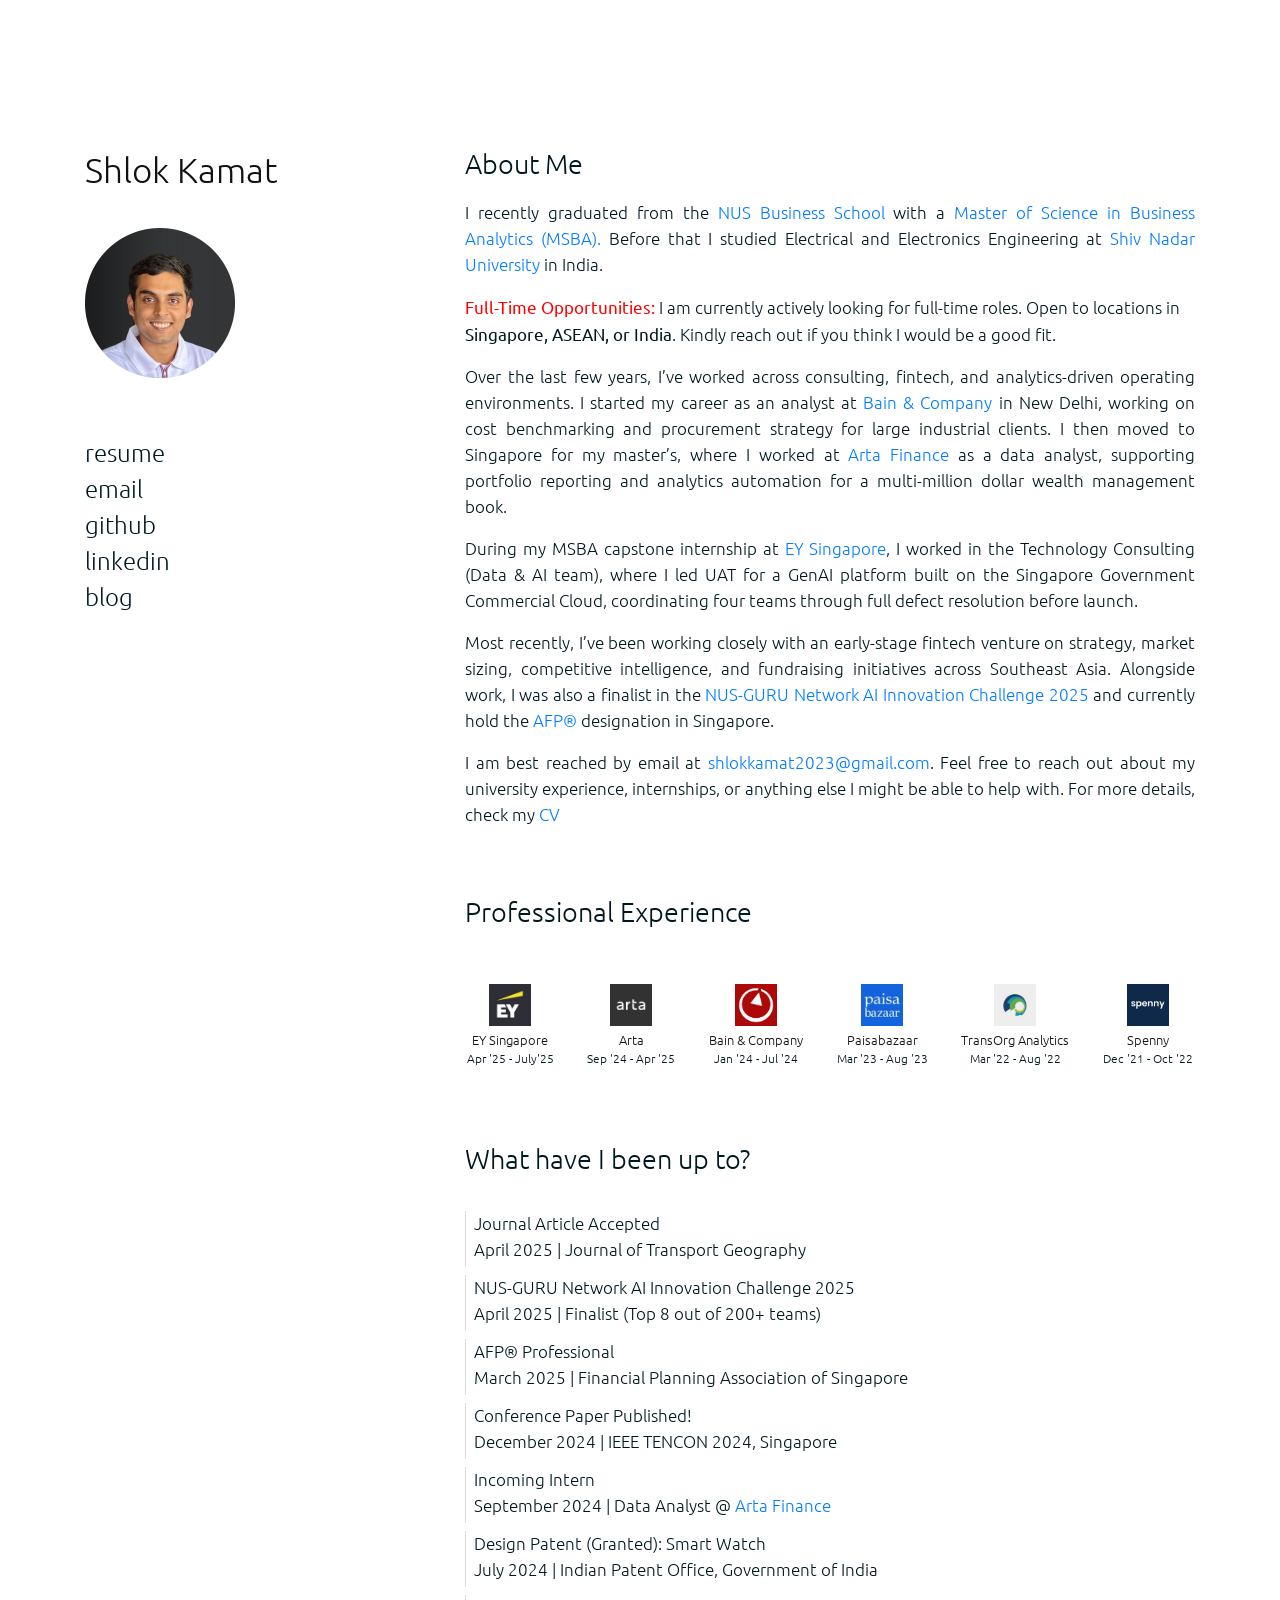
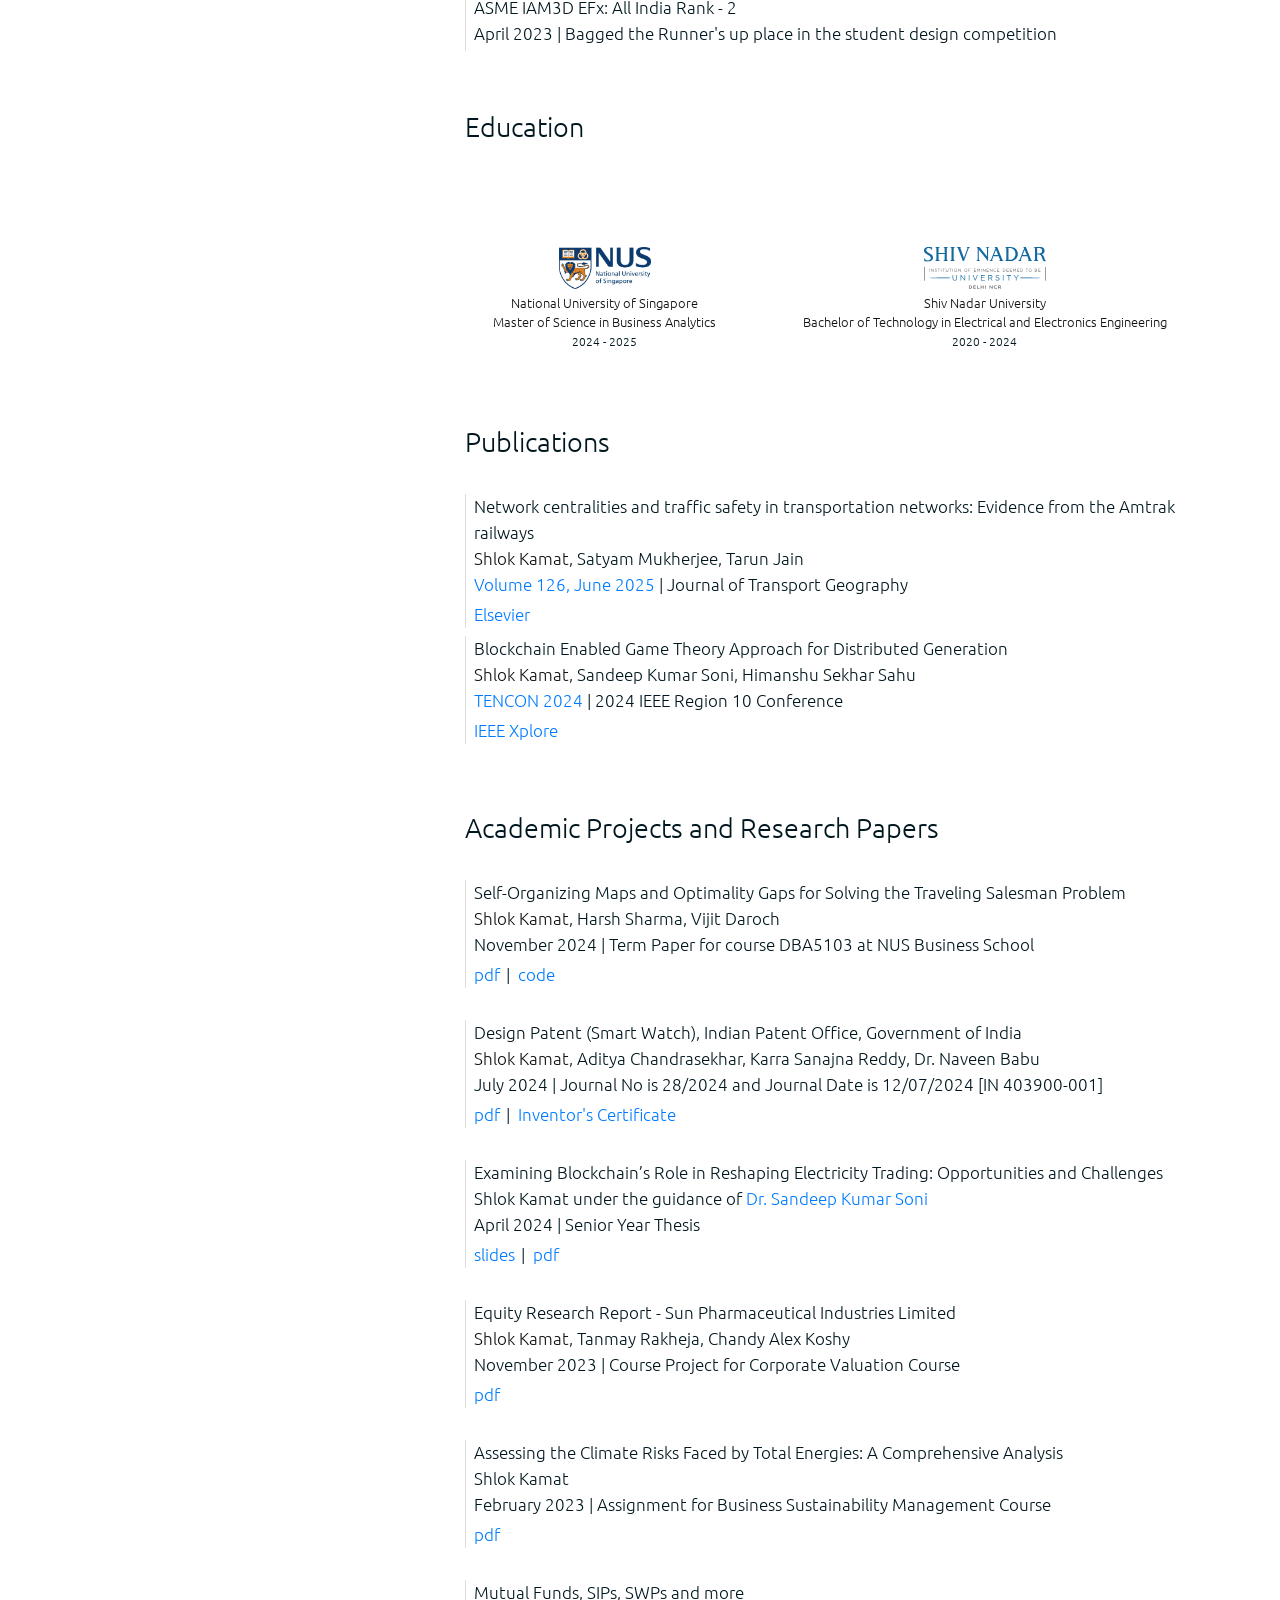
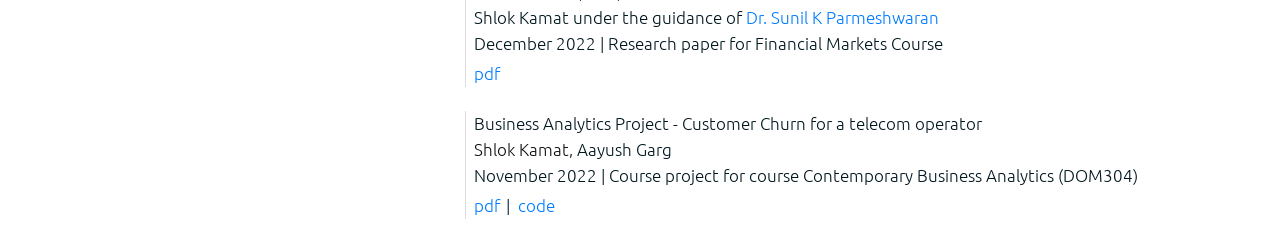
==== index.html @ a11ac402 "Added hypertext for full-timr job" ====
<!doctype html>
<html lang="en">
  <head>

    <!-- Required meta tags -->
    <meta charset="utf-8">
    <meta name="viewport" content="width=device-width, initial-scale=1, shrink-to-fit=no">
    <meta name="description" content="Technology enthusiast, data analyst, and aspiring business analyst with a passion for using data to drive decision-making and improve business outcomes.">
    <meta name="author" content="Shlok Kamat">
    <meta name="theme-color" content="#222222">

    <link rel="apple-touch-icon" sizes="180x180" href="images/nicons/apple-touch-icon.png">
    <link rel="icon" type="image/png" sizes="32x32" href="images/nicons/favicon-32x32.png">
    <link rel="icon" type="image/png" sizes="16x16" href="images/nicons/favicon-16x16.png">

    <!-- Google Analytics -->
    <script async src="https://www.googletagmanager.com/gtag/js?id=G-M45VMEE1C7"></script>
    <script>
      window.dataLayer = window.dataLayer || [];
      function gtag(){dataLayer.push(arguments);}
      gtag('js', new Date());

      gtag('config', 'G-M45VMEE1C7');
    </script>

    <!-- Bootstrap CSS -->
    <link rel="stylesheet" href="https://stackpath.bootstrapcdn.com/bootstrap/4.4.1/css/bootstrap.min.css" integrity="sha384-Vkoo8x4CGsO3+Hhxv8T/Q5PaXtkKtu6ug5TOeNV6gBiFeWPGFN9MuhOf23Q9Ifjh" crossorigin="anonymous">
    <link rel="stylesheet" href="assets/style-2.css">
      
    <title>Shlok Kamat</title>
  </head>
  <body>
    <!-- <h1>Hello, world!</h1> -->
    <div class="container pt-5 allstuffp">
        <div class="row pt-5 allstuff">
            <div class="col-md-4 pt-5">
                <div class="fixed-posi">
                <p class="name">Shlok Kamat</p>
                <img src="images/pp16.png" class="profilepic pt-3 pb-2">
                <div class="pt-5 menur"><a class="menulink" target="_blank" href="assets/ShlokKamat_Resume.pdf">resume</a></div>
                <!--<div class=""><a class="menulink" target="_blank" href="https://scholar.google.com/citations?user=HsyMg08AAAAJ">google scholar</a></div>-->
                <div class=""><a class="menulink" target="_blank" href="mailto:shlokkamat2023@gmail.com">email</a></div>
                <div class=""><a class="menulink" target="_blank" href="https://github.com/Shlok2002">github</a></div>
                <div class=""><a class="menulink" target="_blank" href="https://www.linkedin.com/in/shlokkamat/">linkedin</a></div>
                <div class=""><a class="menulink" target="_blank" href="https://shlok2002.github.io">blog</a></div>
                <!-- <div class=""><a class="menulink" target="_blank" href="https://shlok2002.github.io/Shlok-s-New-Jupyter/">blog</a></div>  -->
                

                <!-- <div class="pt-5">usercontext</div>    
                <div class="">travel history</div>
                <div class="">this template</div> -->
                </div>
            </div>
            <div class="col-md-8 pt-5 about">
                <p class="header">About Me</p>


                <p style="text-align:justify">


                    <p style="text-align:justify">
    I recently graduated from the 
    <a class="in-text" href="https://bschool.nus.edu.sg/" target="_blank">
        NUS Business School
    </a> with a
    <a class="in-text" href="https://msba.nus.edu.sg" target="_blank">
        Master of Science in Business Analytics (MSBA).
    </a>Before that I studied Electrical and Electronics Engineering at <a class="in-text"href="https://snu.edu.in/home"target="_blank">Shiv Nadar University</a> in India. 
                

            <p><b style="color:red;">Full-Time Opportunities:</b> I am currently actively looking for full-time roles. Open to locations in <b>Singapore, ASEAN, or India</b>. Kindly reach out if you think I would be a good fit.</p>

    
<!-- </p>

                   <p style="text-align:justify">
    Hi, I’m Shlok — a recent graduate from the 
    <a class="in-text" href="https://msba.nus.edu.sg" target="_blank">
        Master of Science in Business Analytics (MSBA)
    </a> program at the 
    <a class="in-text" href="https://nus.edu.sg" target="_blank">
        National University of Singapore (NUS)
    </a>. I specialize in financial risk analytics, healthcare analytics, and consumer technology applications, and I'm actively building a career in the financial services and fintech space.
</p> -->

<!-- <p style="text-align:justify">
    As part of my MSBA capstone internship, I joined EY’s Technology Consulting (AI & Data) team in Singapore, where I led User Acceptance Testing (UAT) for a public-sector GenAI platform on the Singapore Government Commercial Cloud (GCC 2.0).
</p> -->

<!-- <p style="text-align:justify">
    As part of my MSBA capstone internship, I joined 
    <a class="in-text" href="https://www.ey.com/en_sg" target="_blank">EY Singapore</a> 
    in the 
    <a class="in-text" href="https://www.ey.com/en_gl/consulting/technology-consulting" target="_blank">
        Technology Consulting
    </a> — 
    <a class="in-text" href="https://www.ey.com/en_gl/consulting/data-and-analytics" target="_blank">
        Data &amp; AI
    </a> team, where I led User Acceptance Testing (UAT) for a public-sector GenAI platform built on the Singapore Government Commercial Cloud (GCC 2.0).
</p> -->


                    
            <p style="text-align:justify">

                <!-- Beyond the classroom, I was a finalist (Top 8 out of 200+ teams) in the <a class="in-text" href="https://www.sg-innovationchallenge.org" target="_blank">NUS-GURU Network AI Innovation Challenge 2025</a>,  
                and hold the  <a class="in-text" href="https://fpas.org.sg" target="_blank">AFP® </a> designation in Singapore. -->

                Over the last few years, I’ve worked across consulting, fintech, and analytics-driven operating environments. 
                I started my career as an analyst at <a class="in-text" href="https://www.bain.com" target="_blank">Bain & Company</a> in New Delhi, working on cost benchmarking and procurement strategy for large industrial clients.
                 I then moved to Singapore for my master’s, where I worked at  <a class="in-text" href="https://artafinance.com" target="_blank">Arta Finance</a> as a data analyst, supporting portfolio reporting and analytics automation for a multi-million dollar wealth management book. 
                 

            </p>



                <p style="text-align:justify">

                    During my MSBA capstone internship at <a class="in-text" href="https://www.ey.com/en_sg" target="_blank">EY Singapore</a>, I worked in the Technology Consulting (Data & AI team), where I led UAT for a GenAI platform built on the Singapore Government Commercial Cloud, 
                 coordinating four teams through full defect resolution before launch.

                    <!-- Previously, I served as a data analyst at <a class="in-text" href="https://artafinance.com" target="_blank">Arta Finance</a>, where I automated AUM tracking (saving advisory teams 15+ hours weekly), 
                    built a semantic data layer to simplify analytics, and co-developed a platform powering <a class="in-text" href="https://artafinance.com/global/arta-ai" target="_blank">Arta’s AI suite</a> for it's “Wealth as a service” offering.
                    Before graduate school, I was an analyst at <a class="in-text" href="https://www.bain.com" target="_blank">Bain & Company</a> (New Delhi), working within the performance improvement practice, and 
                    completed product and analytics internships at <a class="in-text" href="https://www.paisabazaar.com" target="_blank">Paisabazaar.com</a>, <a class="in-text" href="https://www.transorg.com/" target="_blank">TransOrg Analytics</a>, and <a class="in-text" href="https://spenny.com/" target="_blank">Spenny (now part of CRED)</a>. -->

            </p>

            <!-- <p style="text-align:justify">

                Before grad school, I was an analyst at <a class="in-text" href="https://www.bain.com" target="_blank">Bain & Company</a> in New Delhi, working within the performance improvement practice. 
                 I supported operations excellence and cost transformation projects, including Bain’s proprietary <a class="in-text" href="https://www.bain.com/consulting-services/operations/procurement/" target="_blank">Buy Better + Spend Better®</a> framework.
            

 </p>

            <p style="text-align:justify">
                I also interned at <a class="in-text" href="https://www.paisabazaar.com" target="_blank">Paisabazaar.com</a>, developing prediction models for credit card limits and disbursals.
                Prior roles include internships at <a class="in-text" href="https://www.transorg.com/" target="_blank">TransOrg Analytics</a> 
                and <a class="in-text" href="https://spenny.com/" target="_blank">Spenny (now part of CRED)</a>, a Y-combinator backed micro-savings app. 
            
            </p> -->

            <p style="text-align:justify">

                Most recently, I’ve been working closely with an early-stage fintech venture on strategy, market sizing, competitive intelligence, and fundraising initiatives across Southeast Asia. 
                Alongside work, I was also a finalist in the <a class="in-text" href="https://www.sg-innovationchallenge.org" target="_blank">NUS-GURU Network AI Innovation Challenge 2025</a> and currently hold the <a class="in-text" href="https://fpas.org.sg" target="_blank">AFP® </a>designation in Singapore.

            </p>

            
        


             <!-- <p style="text-align:justify">

                I'm always happy to mentor young professionals starting out their academic or professional journeys. If you'd like to collaborate, drop me an email! 
                Why do I do it? Because people gave me a shot and it changed my trajectory. I am paying it forward.
                     
             </p> -->


             <p style="text-align:justify">
                     
                       I am best reached by email at <a class="in-text" href="mailto:shlokkamat2023@gmail.com">shlokkamat2023@gmail.com</a>. 
                       Feel free to reach out about my university experience, internships, or anything else I might be able to help with.
                     
                       For more
                 details, check my <a class="in-text" href="assets/ShlokKamat_Resume.pdf" target="_blank">CV</a> 

                 
                
             </p>

             <p class="header pt-5">Professional Experience</p>

             <div class="row text-center py-4">

                <!-- <div class="mx-auto mt-2">
                    <img class="img-fluid instilogo p-1" src="images/EY.png">
                    <div class="institution">EY</div>
                    <div class="years">Apr '25 - Present</div>
                </div> -->

                <div class="mx-auto mt-2">
                    <img class="img-fluid instilogo p-1" src="images/e&y.jpeg">
                    <div class="institution">EY Singapore</div>
                    <div class="years">Apr '25 - July'25</div>
                </div>

                <div class="mx-auto mt-2">
                    <img class="img-fluid instilogo p-1" src="images/arbo_works_logo.jpeg">
                    <div class="institution">Arta</div>
                    <div class="years">Sep '24 - Apr '25</div>
                </div>

                
                <div class="mx-auto mt-2">
                    <img class="img-fluid instilogo p-1" src="images/bain3.jpg">
                    <div class="institution">Bain & Company</div>
                    <div class="years">Jan '24 - Jul '24</div>
                </div>


                <div class="mx-auto mt-2">
                    <img class="img-fluid instilogo p-1" src="images/pb.jpeg">
                    <div class="institution">Paisabazaar</div>
                    <div class="years">Mar '23 - Aug '23</div>
                </div>
                <div class="mx-auto mt-2">
                    <img class="img-fluid instilogo p-1" src="images/transorg.jpg">
                    <div class="institution">TransOrg Analytics</div>
                    <div class="years">Mar '22 - Aug '22</div>
                </div>
                <div class="mx-auto mt-2">
                    <img class="img-fluid instilogo p-1" src="images/spenny1.png">
                    <div class="institution">Spenny</div>
                    <div class="years">Dec '21 - Oct '22</div>
                </div>
                

                
                <!-- <div class="mx-auto mt-2">
                    <img class="img-fluid instilogo p-1" src="images/itc11.png">
                    <div class="institution">ITC Hotels</div>
                    <div class="years">Summer 2018</div>
                </div> -->
            </div>

             
        
                 <p class="header pt-5"> What have I been up to?</p>

                 <div class="py-2">

                    <p class="paper my-2 pl-2">
                        <span class="papertitle">Journal Article Accepted</span><br>   
                       <span class="conf"><a class="confshort">April 2025</a> | Journal of Transport Geography
                           </span><br>

                    <p class="paper my-2 pl-2">
                        <span class="papertitle">NUS-GURU Network AI Innovation Challenge 2025</span><br>   
                       <span class="conf"><a class="confshort">April 2025</a> | Finalist (Top 8 out of 200+ teams)
                           </span><br>

                    <p class="paper my-2 pl-2">
                        <span class="papertitle">AFP® Professional</span><br>   
                       <span class="conf"><a class="confshort">March 2025</a> | Financial Planning Association of Singapore
                           </span><br>

                    <p class="paper my-2 pl-2">
                        <span class="papertitle">Conference Paper Published!</span><br>   
                       <span class="conf"><a class="confshort">December 2024</a> | IEEE TENCON 2024, Singapore
                           </span><br>

                    <p class="paper my-2 pl-2">
                        <span class="papertitle">Incoming Intern</span><br>   
                       <span class="conf"><a class="confshort">September 2024</a> | Data Analyst @ <a class="in-text" href="https://artafinance.com" target="_blank">Arta Finance</a> 
                           </span><br>
                    
                    <p class="paper my-2 pl-2">
                    <span class="papertitle">Design Patent (Granted): Smart Watch</span><br>   
                    <span class="conf"><a class="confshort">July 2024</a> | Indian Patent Office, Government of India
                        </span><br>

                    <!-- <p class="paper my-2 pl-2">
                        <span class="papertitle">Matriculation at NUS </span><br>
                          
                        <span class="conf"><a class="confshort">July 2024</a> | MS in Business Analytics
                            </span><br>

                    <p class="paper my-2 pl-2">
                        <span class="papertitle">Graduated with Distinction </span><br>
                          
                        <span class="conf"><a class="confshort">May 2024</a> | Class Rank 1 in Electrical and Electronics Engineering
                            </span><br> -->

                <!-- <p class="paper my-2 pl-2">
                 <span class="papertitle">9th Shiv Nadar IoE OUR Conference </span><br>
                          
                        <span class="conf"><a class="confshort">September 2023</a> | Sucessfully defended my OUR research
                            </span><br>     -->
              
                <p class="paper my-2 pl-2">
                 <span class="papertitle">ASME IAM3D EFx: All India Rank - 2 </span><br>
                   
                 <span class="conf"><a class="confshort">April 2023</a> | Bagged the Runner's up place in the student design competition
                     </span><br>
                
    

                        <p class="header pt-5">Education</p>

                        <div class="row text-center py-4">

                            <!-- <div class="mx-auto mt-2">
                                <img class="img-fluid instilogo p-1" src="images/NUS.svg.png">
                                <div class="institution">National University of Singapore</div>
                                <div class="institution">M.S. in Business Analytics</div>
                                <div class="years">2024 - 2025</div>
                            </div> -->

                        <!-- <div class="row text-center py-4">
                           <div class="mx-auto mt-2">
                               <img class="img-fluid instilogo p-1" src="images/snu.png">
                               <div class="institution">Shiv Nadar Institution of Eminence</div>
                               <div class="institution">B.Tech Electrical and Electronics Engineering</div>
                               <div class="years">2020 - 2024</div>
                           </div> -->
           
                           <!-- <div class="mx-auto mt-2">
                               <img class="img-fluid instilogo p-1" src="images/IITK.svg.png">
                               <div class="institution">Indian Institute of Technology Kanpur</div>
                               <div class="institution">Advanced Certification in Data Analytics</div>
                               <div class="years">2021-2022</div>
                           </div> -->
           
                        </div>

                        <!-- <p class="header pt-5">Education</p> -->

                        <div class="row text-center py-4">

                            <div class="mx-auto mt-2">
                                <img class="img-fluid instilogo p-1" src="assets/logo.png">
                                <div class="institution">National University of Singapore</div>
                                <div class="institution">Master of Science in  Business Analytics</div>
                                <div class="years">2024 - 2025</div>
                            </div>

                       
                           <div class="mx-auto mt-2">
                               <img class="img-fluid instilogo p-1" src="images/logo-2.svg">
                               <div class="institution">Shiv Nadar University</div>
                               <div class="institution">Bachelor of Technology in Electrical and Electronics Engineering</div>
                               <div class="years">2020 - 2024</div>
                           </div>
           
                           <!-- <div class="mx-auto mt-2">
                               <img class="img-fluid instilogo p-1" src="images/IITK.svg.png">
                               <div class="institution">Indian Institute of Technology Kanpur</div>
                               <div class="institution">Advanced Certification in Data Analytics</div>
                               <div class="years">2021-2022</div>
                           </div> -->

                        </div>


            
                        <p class="header pt-5">Publications</p>

                        <div class="py-2">

                            <p class="paper my-2 pl-2">
                                <span class="papertitle"> Network centralities and traffic safety in transportation networks: Evidence from the Amtrak railways
                                    </span><br>
                               <span class="thisauthor">Shlok Kamat</span>, Satyam Mukherjee, Tarun Jain
                    
                                <span class="conf"><a class="confshort" href="https://www.sciencedirect.com/journal/journal-of-transport-geography/vol/126/suppl/C">Volume 126, June 2025</a> | Journal of Transport Geography</span><br>
                               
                                <a class="tag" href="https://doi.org/10.1016/j.jtrangeo.2025.104246" target="_blank">Elsevier</a><span class="tagsep"></span>
    
                            </p>

        

                        
                           <p class="paper my-2 pl-2">
                            <span class="papertitle">Blockchain Enabled Game Theory Approach for Distributed Generation
                                </span><br>
                           <span class="thisauthor">Shlok Kamat</span>, Sandeep Kumar Soni, Himanshu Sekhar Sahu
                
                            <span class="conf"><a class="confshort" href="https://tencon2024.org">TENCON 2024</a> | 2024 IEEE Region 10 Conference</span><br>
                           
                            <a class="tag" href="https://doi.org/10.1109/TENCON61640.2024.10903069" target="_blank">IEEE Xplore</a><span class="tagsep"></span>

                        </p>
                       
                        </div>

           
                
                
                 
        
                 <p class="header pt-5"> Academic Projects and Research Papers</p>

                

                 <div class="py-2">


                    
                    
                    
                    <p class="paper my-2 pl-2">
                        <span class="papertitle">Self-Organizing Maps and Optimality Gaps for Solving the Traveling Salesman Problem</span><br>
                        <span class="thisauthor">Shlok Kamat</span>, Harsh Sharma, Vijit Daroch  <br>           
                   
                        <span class="conf"><a class="confshort">November 2024</a> | Term Paper for course DBA5103 at NUS Business School
                            </span><br>
                       
                        
                        <a class="tag" href="assets/DBA5103_Paper.pdf" target="_blank">pdf</a><span class="tagsep">|</span>
                        <a class="tag" href="https://github.com/Shlok2002/DBA5103_Project" target="_blank">code</a><span class="tagsep"></span>


                    </p></div>
    
                    <div class="py-2">
                    
                    <p class="paper my-2 pl-2">
                        <span class="papertitle">Design Patent (Smart Watch), Indian Patent Office, Government of India</span><br>
                        <span class="thisauthor">Shlok Kamat</span>, Aditya Chandrasekhar, Karra Sanajna Reddy, Dr. Naveen Babu   <br>           
                   
                        <span class="conf"><a class="confshort">July 2024</a> | Journal No is 28/2024 and Journal Date is 12/07/2024 [IN 403900-001]
                            </span><br>
                       
                        
                        <a class="tag" href="assets/403900-001.pdf" target="_blank">pdf</a><span class="tagsep">|</span>
                        <a class="tag" href="assets/Inventors certificate for Design Registration Smart Watch.pdf" target="_blank">Inventor's Certificate</a><span class="tagsep"></span>


                    </p></div>



                    <div class="py-2">
              
                    <p class="paper my-2 pl-2">
                     <span class="papertitle">Examining Blockchain’s Role in Reshaping Electricity Trading: Opportunities and Challenges</span><br>
                       Shlok Kamat under the guidance of <a href="https://snu.edu.in/faculty/sandeep-kumar-soni/" target="_blank">Dr. Sandeep Kumar Soni </a>   <br>           
                
                     <span class="conf"><a class="confshort">April 2024</a> | Senior Year Thesis
                         </span><br>
                    
                     
                     <a class="tag" href="assets/BTech_Final_Loop.pdf" target="_blank">slides</a><span class="tagsep">|</span>
                     <a class="tag" href="assets/BTech_project_vF.pdf" target="_blank">pdf</a><span class="tagsep"></span>
                     
                     
                 </p></div>

                 <!-- <div class="py-2">
              
                    <p class="paper my-2 pl-2">
                     <span class="papertitle">Blockchain-Enabled Game Theory Approach for Distributed Generation - (BEGT-DG)</span><br>
                       Shlok Kamat under the guidance of <a href="https://snu.edu.in/faculty/sandeep-kumar-soni/" target="_blank">Dr. Sandeep Kumar Soni </a>   <br>           
                
                     <span class="conf"><a class="confshort">December 2023</a> | Major Project I
                         </span><br>
                    
                     
                     <a class="tag" href="assets/Project_Paper-2.pdf" target="_blank">pdf</a><span class="tagsep"></span>
                     
                     
                     
                 </p></div> -->

                 <div class="py-2">
              
                    <p class="paper my-2 pl-2">
                     <span class="papertitle">Equity Research Report - Sun Pharmaceutical Industries Limited</span><br>
                     <span class="thisauthor">Shlok Kamat</span>, Tanmay Rakheja, Chandy Alex Koshy
                
                     <span class="conf"><a class="confshort">November 2023</a> | Course Project for Corporate Valuation Course
                         </span><br>
                    
                     
                     <a class="tag" href="assets/ERR_Sun_Pharma_FAC306.pdf" target="_blank">pdf</a><span class="tagsep"></span>
                     
                 </p></div>


                 <div class="py-2">
              
                    <p class="paper my-2 pl-2">
                     <span class="papertitle">Assessing the Climate Risks Faced by Total Energies: A Comprehensive Analysis</span><br>
                       Shlok Kamat   <br>           
                
                     <span class="conf"><a class="confshort">February 2023</a> | Assignment for Business Sustainability Management Course
                         </span><br>
                    
                     
                     <a class="tag" href="assets/CCC725.pdf" target="_blank">pdf</a><span class="tagsep"></span>
                 </p></div>

                 <div class="py-2">
              
                <p class="paper my-2 pl-2">
                 <span class="papertitle">Mutual Funds, SIPs, SWPs and more</span><br>
                   Shlok Kamat under the guidance of <a href="https://finance.snu.edu.in/people/faculty/dr-sunil-k-parmeswaran" target="_blank">Dr. Sunil K Parmeshwaran </a>               
            
                 <span class="conf"><a class="confshort">December 2022</a> | Research paper for Financial Markets Course
                     </span><br>
                
                 
                 <a class="tag" href="assets/MF.pdf" target="_blank">pdf</a><span class="tagsep"></span>
             </p></div>
                
             <p class="paper my-2 pl-2">
                <span class="papertitle">Business Analytics Project - Customer Churn for a telecom operator</span><br>
                <span class="thisauthor">Shlok Kamat</span>, Aayush Garg
                
                <span class="conf"><a class="confshort">November 2022</a> | Course project for course Contemporary Business Analytics (DOM304)
                    </span><br>
               
                <a class="tag" href="assets/DOM304_Project_Presentation.pdf" target="_blank">pdf</a><span class="tagsep">|</span>
                <a class="tag" href="https://nbviewer.org/gist/Shlok2002/3dded4ff9b2c02089b108d5dd81816ad" target="_blank">code</a>
                
            </p></div>

            
              
                    <!-- <p class="paper my-2 pl-2">
                     <span class="papertitle">Dynamic Behavior of the Whitening Process</span><br>
                     Aditya A*, <span class="thisauthor">Shlok Kamat*</span>, Karra Sanjana Reddy*
                     <span class="noter"> (* = Equal Contribution)</span><br>
                     <span class="conf"><a class="confshort">November 2022</a> | Research project for course Digital Signal Processing (EED305)
                         </span><br>
                    
                     <a class="tag" href="assets/DSP Project Report.pdf" target="_blank">pdf</a><span class="tagsep"></span>
                 </p>
                 
                 
                 <div class="py-2">
              
                  <p class="paper my-2 pl-2">
                   <span class="papertitle">A Novel Algorithm based on V and I Perturbation to track global peak under partial shading conditions</span><br>
                   Aditya A, <span class="thisauthor">Shlok Kamat</span>, Karra Sanjana Reddy, Peniel Roderick, Ojusva Singh
<!--               
                   <span class="conf"><a class="confshort">November 2022</a> | Research project for course Photovoltaic Power Generation (EED371)
                       </span><br>
                  
                   
                   <a class="tag" href="assets/EED371.pdf" target="_blank">pdf</a><span class="tagsep"></span>
               </p></div>
 -->
<!-- 
              
                 <p class="header pt-5"> Personal Projects</p>

                 <div class="py-2">
                
                 
                    <p class="paper my-2 pl-2">
                     <span class="papertitle">The State and Fate of Linguistic Diversity and Inclusion in the NLP
                         World</span><br>
                     Pratik Joshi*, <span class="thisauthor">Sebastin Santy*</span>, Amar Budhiraja*, Kalika Bali, Monojit Choudhury
                     <span class="noter"> (* = Equal Contribution)</span><br>
                     <span class="conf"><a class="confshort" href="https://acl2020.org/">ACL'20</a> | Annual Conference of the Association for Computational
                         Linguistics</span><br>
                    
                     <a class="tag" href="https://arxiv.org/pdf/2004.09095.pdf" target="_blank">code</a><span class="tagsep">|</span>
                     <a class="tag" href="https://arxiv.org/abs/2004.09095" target="_blank">abstract</a><span class="tagsep">|</span>
                     <a class="tag" href="cites/acl2020.bib" target="_blank">blog</a><span class="tagsep"></span>
                    <a class="tag" href="https://microsoft.github.io/linguisticdiversity/" target="_blank">website</a> 
                 </p>
                
                 </div>
                 <div class="py-2">
                 <p class="paper my-2 pl-2">
                     <span class="papertitle">Learnings from Technological Interventions in a Low Resource
                         Language</span><br>
                     Devansh Mehta*, <span class="thisauthor">Sebastin Santy*</span>, Ramaravind Mothilal, Brij Mohan
                     Lal Srivastava, Alok
                     Sharma, Anurag Shukla, Vishnu Prasad, Venkanna U, Amit Sharma and Kalika Bali
                     <span class="noter"> (* = Equal Contribution)</span><br>
                     <span class="conf"><a class="confshort" href="https://lrec2020.lrec-conf.org/">LREC'20</a> | International Conference on Language
                         Resources and Evaluation</span><br>
                    
                     <a class="tag" href="https://arxiv.org/pdf/2004.10270.pdf" target="_blank">pdf</a><span class="tagsep">|</span>
                     <a class="tag" href="https://arxiv.org/abs/2004.10270" target="_blank">abstract</a><span class="tagsep">|</span>
                     <a class="tag" href="cites/lrec2020.bib" target="_blank">cite</a>
                 </p>
                 </div>
                 <div class="py-2">
                 <p class="paper my-2 pl-2">
                     <span class="papertitle">Deploying Language Technologies for Underserved Communities</span><br>
                     Kalika Bali, Monojit Choudhury, Sunayana Sitaram, <span class="thisauthor">Sebastin Santy</span><br>
                     <span class="conf"><a class="confshort" href="https://en.unesco.org/LT4All">LT4All</a> | UNESCO International Conference on Language
                         Technologies for All</span><br>
                     <a class="tag" href="https://en.unesco.org/sites/default/files/lt4all_programme_day2and3.pdf"
                         target="_blank">proceedings</a><span class="tagsep">|</span>
                     <a class="tag" href="assets/unesco.pdf" target="_blank">poster</a>
                 </p>   </div>
                 <div class="py-2">
                 <p class="paper my-2 pl-2">
                     <span class="papertitle">Unsung Challenges of Building and Deploying Language Technologies for Low
                         Resource Language Communities</span><br>
                     Pratik Joshi, Christain Barnes, <span class="thisauthor">Sebastin Santy</span>, Simran Khanuja,
                     Sanket Shah, Anirudh
                     Srinivasan, Satwik Bhattamishra, Sunayana Sitaram, Monojit Choudhury and Kalika Bali<br>
                     <span class="conf"><a class="confshort" href="https://ltrc.iiit.ac.in/icon2019/">ICON'19</a> | International Conference on Natural
                         Language Processing</span><br>
                     <a class="tag" href="https://arxiv.org/pdf/1912.03457.pdf" target="_blank">pdf</a><span class="tagsep">|</span>
                     <a class="tag" href="https://arxiv.org/abs/1912.03457" target="_blank">abstract</a><span class="tagsep">|</span>
                     <a class="tag" href="cites/icon2019.bib" target="_blank">cite</a>
                 </p>
                 </div>
                 <div class="py-2">
                 <p class="paper my-2 pl-2">
                     <span class="papertitle">CoSSAT: Code-Switched Speech Annotation Tool</span><br>
                     Sanket Shah, Pratik Joshi, <span class="thisauthor">Sebastin Santy</span>, Sunayana Sitaram<br>
                     <span class="conf"><a class="confshort" href="https://www.emnlp-ijcnlp2019.org/">AnnoNLP@EMNLP'19</a> | Empirical
                         Methods in Natural Language
                             Processing</span><br>
                     <a class="tag" href="https://www.aclweb.org/anthology/D19-5907.pdf" target="_blank">pdf</a><span class="tagsep">|</span>
                     <a class="tag" href="https://www.aclweb.org/anthology/D19-5907/" target="_blank">abstract</a><span class="tagsep">|</span>
                     <a class="tag" href="cites/cossat.bib" target="_blank">cite</a><span class="tagsep">|</span>
                     <a class="tag" href="assets/cossat.pdf" target="_blank">slides</a>
                 </p>
                 </div>
                 <div class="py-2">
                 <p class="paper my-2 pl-2">
                     <span class="papertitle">INMT: Interactive Neural Machine Translation</span><br>
                     <span class="thisauthor">Sebastin Santy</span>, Sandipan Dandapat, Monojit Choudhury, Kalika Bali<br>
                     <span class="conf"><a class="confshort" href="https://www.emnlp-ijcnlp2019.org/">EMNLP'19 Demo</a> |
                         Empirical Methods in Natural Language Processing</span><br>
                     <a class="tag" href="https://microsoft.github.io/inmt/" target="_blank">website</a><span class="tagsep">|</span>
                     <a class="tag" href="https://github.com/microsoft/inmt" target="_blank">code</a><span class="tagsep">|</span>
                     <a class="tag" href="https://www.aclweb.org/anthology/D19-3018.pdf" target="_blank">pdf</a><span class="tagsep">|</span>
                     <a class="tag" href="https://www.aclweb.org/anthology/D19-3018/" target="_blank">abstract</a><span class="tagsep">|</span>
                     <a class="tag" href="cites/inmt.bib" target="_blank">cite</a><span class="tagsep">|</span>
                     <a class="tag" href="assets/inmt_poster.pdf" target="_blank">poster</a>
                 </p>   </div>
                 <div class="py-2">
                 <p class="paper my-2 pl-2">
                     <span class="papertitle">Towards Task Understanding in Visual Settings</span><br>
                     <span class="thisauthor">Sebastin Santy</span>, Wazeer Zulfikar, Rishabh Mehrotra, Emine Yilmaz<br>
                     <span class="conf"><a class="confshort" href="#">AAAI'19 Student Abstract</a> | AAAI Conference on Artificial Intelligence</span> <br>
                     <a class="tag" href="https://usercontext.github.io/SceneTask/resources/images/manuscript.pdf"
                         target="_blank">pdf</a><span class="tagsep">|</span>
                     <a class="tag" href="https://usercontext.github.io/SceneTask/" target="_blank">abstract</a><span class="tagsep">|</span>
                     <a class="tag" href="cites/aaai2019.bib" target="_blank">cite</a><span class="tagsep">|</span>
                     <a class="tag" href="https://usercontext.github.io/SceneTask/resources/images/poster.pdf"
                         target="_blank">poster</a>
                 </p>   </div>
                 <div class="py-2">
                   
                 <p class="paper my-2 pl-2">
                     <span class="papertitle">DataDepsGenerators.jl: making reusing data easy by automatically
                         generating DataDeps.jl registration
                         code</span><br>
                     Lyndon White, <span class="thisauthor">Sebastin Santy</span><br>
                     <span class="conf"><a class="confshort" href="#">JOSS'18</a> | Journal of Open Source Software</span> <br>
                     <a class="tag" href="https://arxiv.org/pdf/1912.03457.pdf" target="_blank">pdf</a><span class="tagsep">|</span>
                     <a class="tag" href="cites/datadeps.bib" target="_blank">cite</a><span class="tagsep">|</span>
                     <a class="tag" href="https://www.youtube.com/watch?v=eMtuzjn_Xks" target="_blank">talk</a><span class="tagsep">|</span>
                     <a class="tag"
                         href="https://medium.com/@sebastinsanty/google-summer-of-code-2018-julia-computing-report-8d3f553d7050"
                         target="_blank">blog post</a>
                 </p>   </div>
                 -->
<!--                  
                 <p class="paper my-2 pl-2">
                    <span class="papertitle">Predictive Analytics Repo</span><br>
                    <span class="conf"><a class="confshort">Python and R</a> | A collection of predictive analytics notebooks and source codes </span> <br>
                    <a class="tag" href="https://github.com/Shlok2002/PredictiveAnalytics" target="_blank">GitHub Repo</a><span class="tagsep"></span>
                   
                    
                </p> 
                 
                <div class="py-2"></div>
                 <p class="paper my-2 pl-2">
                     <span class="papertitle">Brief</span><br>
                     <span class="conf"><a class="confshort">Python</a> | A simple GUI text editor written in python </span> <br>
                     <a class="tag" href="https://github.com/Shlok2002/Brief---Text-Editor" target="_blank">code</a><span class="tagsep">|</span>
                     <a class="tag" href="https://shlokkamat.hashnode.dev/using-python-to-create-a-basic-text-editor" target="_blank">blog</a><span class="tagsep"></span>
                     
                 </p> 

                 <div class="py-2">
                    <p class="paper my-2 pl-2">
                        <span class="papertitle">Strategic analysis of Jio</span><br>
                        <span class="conf"><a class="confshort">Case Study</a> | A presentation for a case study competition where in I was tasked with devising a plan for Jio (mobile telecom operator) to foray into a foreign market </span> <br>
                        <a class="tag" href="assets/jio.pdf" target="_blank">pdf</a><span class="tagsep"></span>
                    </p> </div>

                 <div class="py-2">
                        <p class="paper my-2 pl-2">
                            <span class="papertitle">Order Automation</span><br>
                            <span class="conf"><a class="confshort">Python</a> | A python code to place, cancel and modify orders in Zerodha in under 160 lines of code, all without leaving your editor/terminal*  </span> <br>
                            <a class="tag" href="https://github.com/Shlok2002/Trader-Help/tree/main/OrderPlacement" target="_blank">code</a><span class="tagsep">|</span>
                            <a class="tag" href="#"target="_blank">blog</a><span class="tagsep"></span>
                            
                        </p>
                    
                    </div> --> 
                </div>
                 

                      
            <!--
                 <p class="header pt-5">Talks</p>
                 <div class="py-2">
                 <p class="paper my-2 pl-2">
                     <span class="papertitle">Repeatable Data Setup for Repeatable Science</span><br>
                     Talked about DataDepsGenerators.jl and Reproducible AI.<br>
                     <span class="conf">PyData 2018, 11 Times Square, New York City, United States</span><br>
                     <a class="tag" href="https://www.youtube.com/watch?v=eMtuzjn_Xks" target="_blank">video</a><span class="tagsep">|</span>
                     <a class="tag" href="https://pydata.org/nyc2018/schedule/presentation/14/"
                         target="_blank">abstract</a>
                 </p>
                 </div>
                 <div class="py-2">
                 <p class="paper my-2 pl-2">
                     <span class="papertitle">Tête-à-tête with <a
                             href="https://en.wikipedia.org/wiki/A._P._J._Abdul_Kalam" target="_blank">APJ Abdul
                             Kalam</a></span><br>
                     As part of the Iken Scientifica 2009 winning team, got an opportunity to discuss tech advancements
                     with His Excellency, Dr. APJ Abdul Kalam, Former President of India.<br>
                     <span class="conf">10 Rajaji Marg, New Delhi, India</span><br>
                     <a class="tag" href="https://www.youtube.com/watch?v=oj-rT6CouZg" target="_blank">video</a>
                 </p>
                 </div>
                 </div>
                
                -->
                


                <div class="row text-center py-4">
                    <!-- <div class="mx-auto mt-2">
                        <img class="img-fluid instilogo p-1" src="images/snu.png">
                        <div class="institution">Shiv Nadar Institution of Eminence</div>
                        <div class="years">2020 - 2024</div>
                    </div> -->

                    <!-- <div class="mx-auto mt-2">
                        <img class="img-fluid instilogo p-1" src="images/bain2.png">
                        <div class="institution">Bain & Company</div>
                        <div class="years">Winter 2023</div>
                    </div> -->


                    <!-- <div class="mx-auto mt-2">
                        <img class="img-fluid instilogo p-1" src="images/pb.jpeg">
                        <div class="institution">Paisabazaar.com</div>
                        <div class="years">Summer 2023</div>
                    </div>
                    <div class="mx-auto mt-2">
                        <img class="img-fluid instilogo p-1" src="images/transorg.jpg">
                        <div class="institution">TransOrg Analytics</div>
                        <div class="years">Summer 2022</div>
                    </div>
                    <div class="mx-auto mt-2">
                        <img class="img-fluid instilogo p-1" src="images/spenny1.png">
                        <div class="institution">Spenny</div>
                        <div class="years">Winter 2021</div>
                    </div> -->
                    

                    
                    <!-- <div class="mx-auto mt-2">
                        <img class="img-fluid instilogo p-1" src="images/itc11.png">
                        <div class="institution">ITC Hotels</div>
                        <div class="years">Summer 2018</div>
                    </div>
                </div> -->

            </div>
            
        </div>
    </div>

    <!-- Optional JavaScript -->
    <!-- jQuery first, then Popper.js, then Bootstrap JS -->
    <script src="https://code.jquery.com/jquery-3.4.1.slim.min.js" integrity="sha384-J6qa4849blE2+poT4WnyKhv5vZF5SrPo0iEjwBvKU7imGFAV0wwj1yYfoRSJoZ+n" crossorigin="anonymous"></script>
    <script src="https://cdn.jsdelivr.net/npm/popper.js@1.16.0/dist/umd/popper.min.js" integrity="sha384-Q6E9RHvbIyZFJoft+2mJbHaEWldlvI9IOYy5n3zV9zzTtmI3UksdQRVvoxMfooAo" crossorigin="anonymous"></script>
    <script src="https://stackpath.bootstrapcdn.com/bootstrap/4.4.1/js/bootstrap.min.js" integrity="sha384-wfSDF2E50Y2D1uUdj0O3uMBJnjuUD4Ih7YwaYd1iqfktj0Uod8GCExl3Og8ifwB6" crossorigin="anonymous"></script>
    <script src="assets/style-2.js"></script>
</body>
  <style>
  </style>
</html>
---- assets/style-2.css ----
.instilogo {
    height: 50px;
    filter: grayscale(20%);
}

a:hover {
    /* font-weight: 400; */
    text-decoration: none;
    transition-duration: 0.3s;
    transition-timing-function: linear;
    /* color: #444; */
}


.noter {
    font-size: 9pt;
}

.tagsep {
    padding: 4px;
}

.tag {
    padding-right: 2px;
}

.confshort {
    font-weight: 300;
}

.conf {
    display: inline-block;
    padding-bottom: 4px;
}

.paper {
    border-left: 1px solid #ddd;
}

.menulink:hover {
    color: #111;
}

.profilepic {
    width: 150px;
    border-radius: 40%;
    /* filter: grayscale(100%); */
}

@media (min-width: 768px) {
    .fixed-posi {
        /* width: 50%;
            margin-left: 50%;
            min-height:100%; */
        position: fixed;
    }
}

@media only screen and (max-width: 900px) {
    .allstuff {
        padding-top: 0px !important;
    }

    .allstuffp {
        padding-top: 0px !important;
    }

    .profilepic {
        width: 90px;
        border-radius: 40%;
        padding-top: 0px !important;
        padding-bottom: 0px !important;
        /* filter: grayscale(100%); */
    }

    .menur {
        padding-top: 18px !important;
    }

}

/* .thisauthor {
          color: #111;
          text-decoration: underline;
    } */
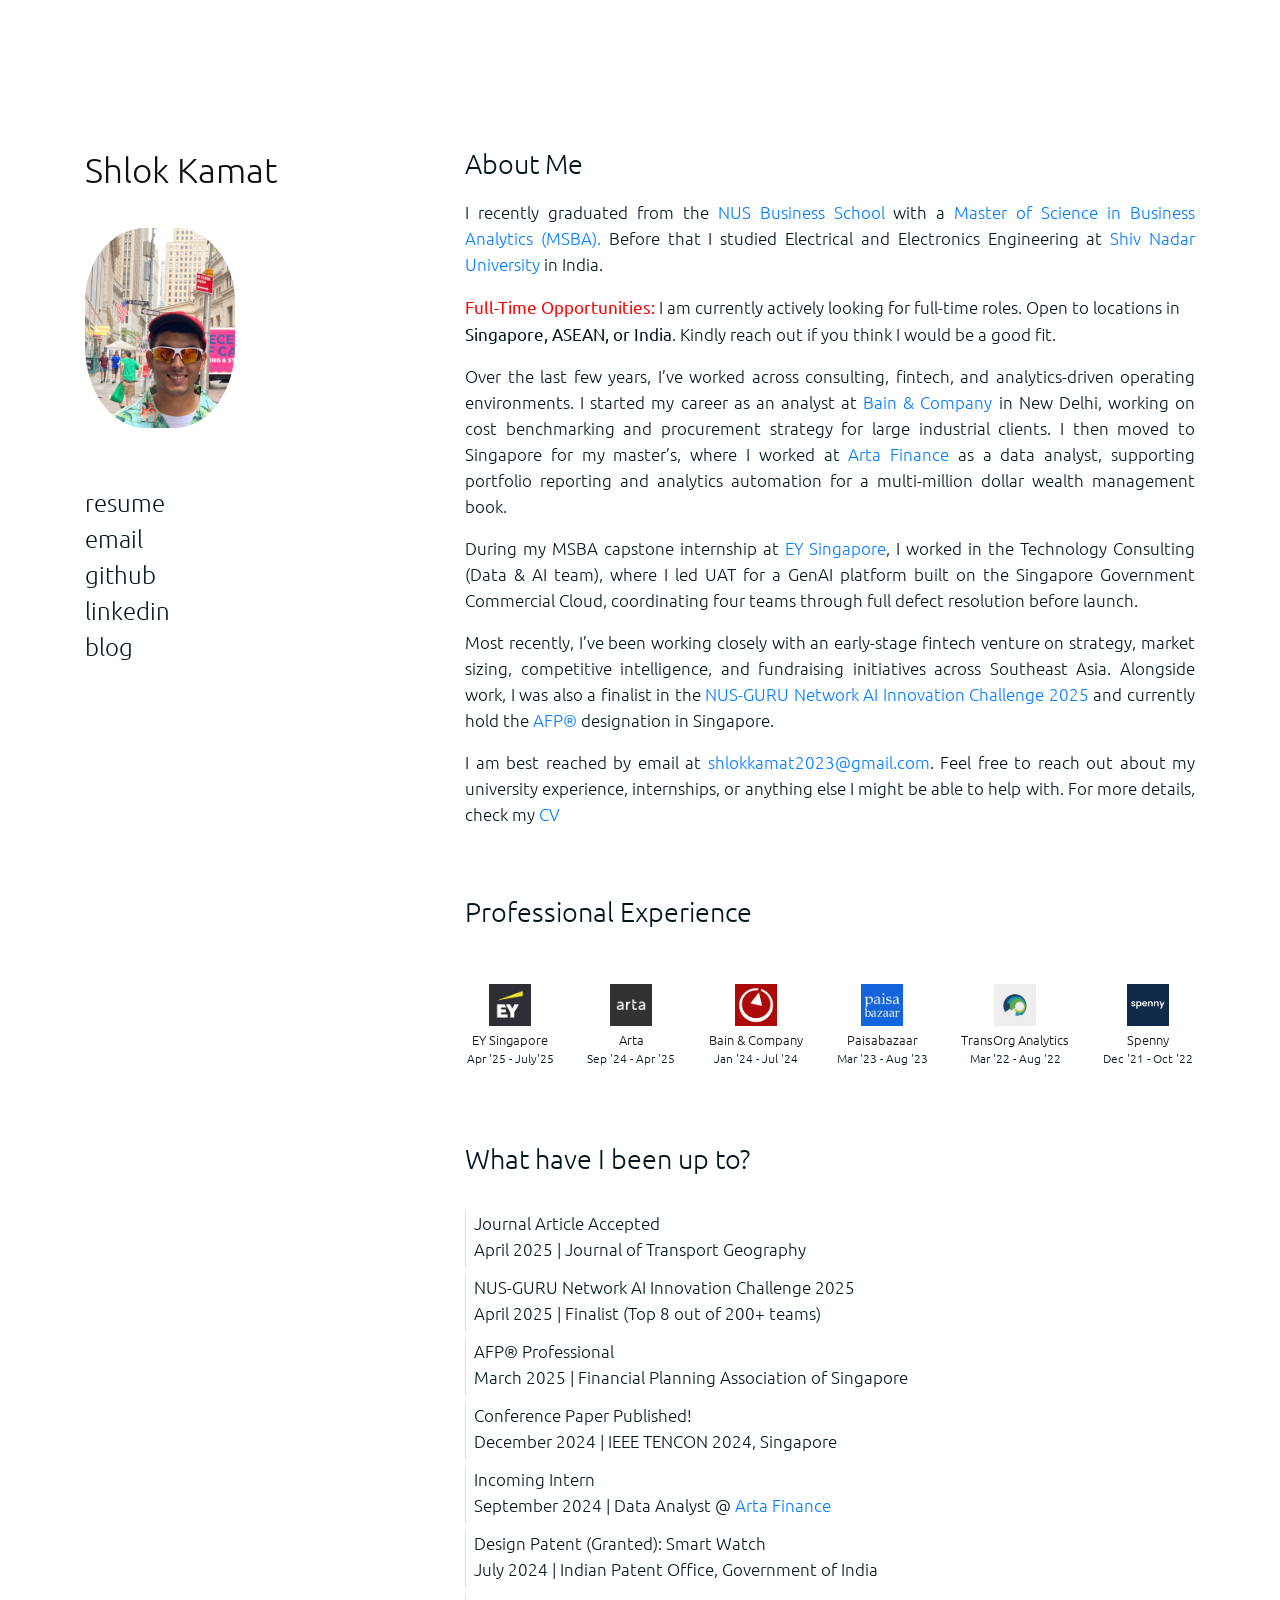
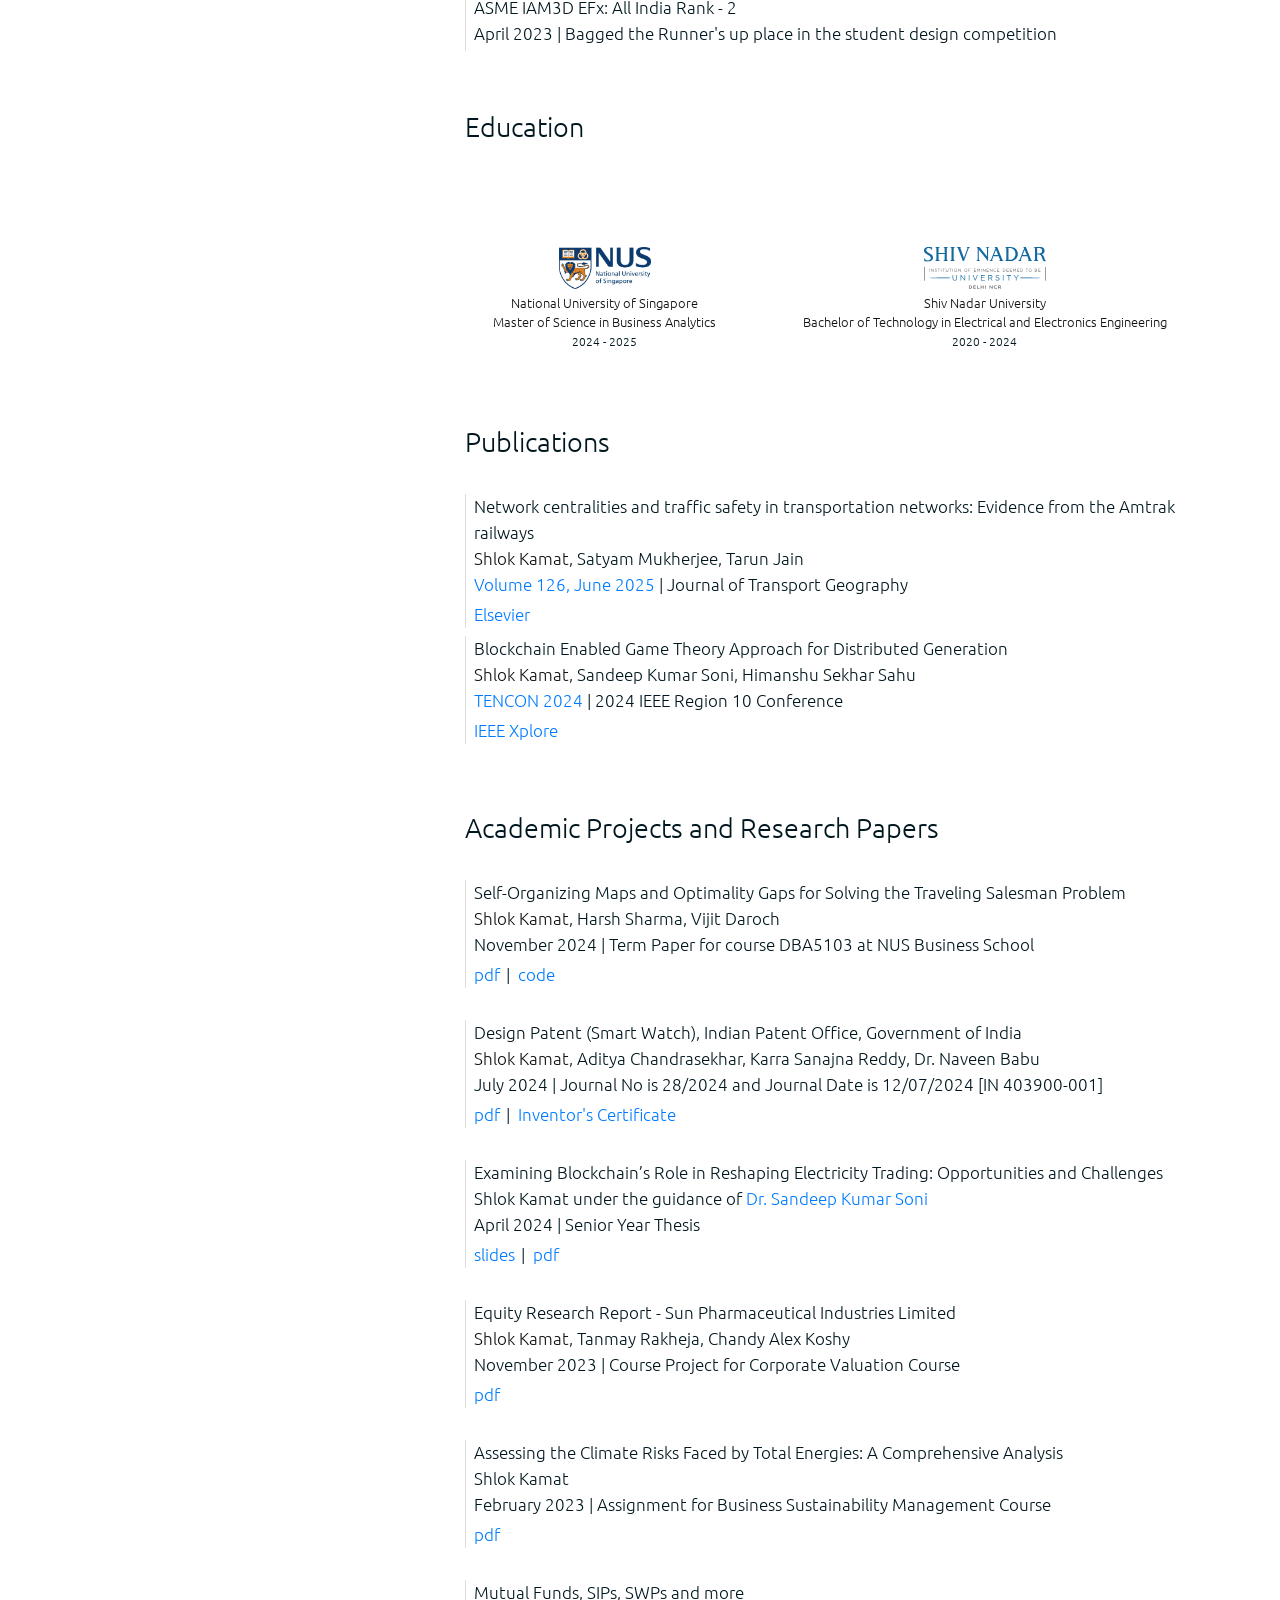
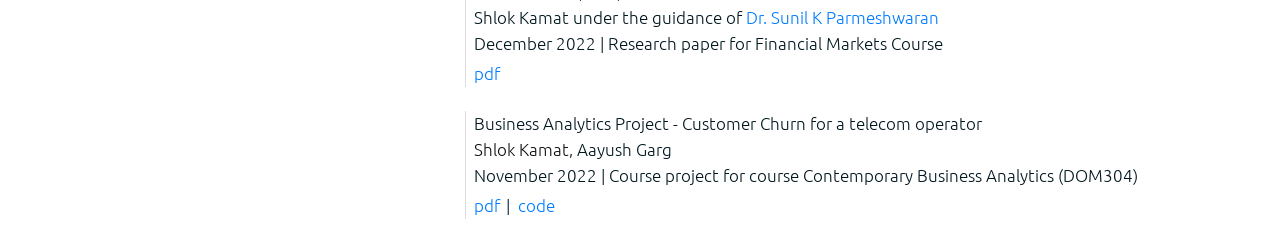
==== commit 97f949af: "Changed Profile picture" ====
--- a/index.html
+++ b/index.html
@@ -36,7 +36,7 @@
             <div class="col-md-4 pt-5">
                 <div class="fixed-posi">
                 <p class="name">Shlok Kamat</p>
-                <img src="images/pp16.png" class="profilepic pt-3 pb-2">
+                <img src="images/profile.jpg" class="profilepic pt-3 pb-2">
                 <div class="pt-5 menur"><a class="menulink" target="_blank" href="assets/ShlokKamat_Resume.pdf">resume</a></div>
                 <!--<div class=""><a class="menulink" target="_blank" href="https://scholar.google.com/citations?user=HsyMg08AAAAJ">google scholar</a></div>-->
                 <div class=""><a class="menulink" target="_blank" href="mailto:shlokkamat2023@gmail.com">email</a></div>
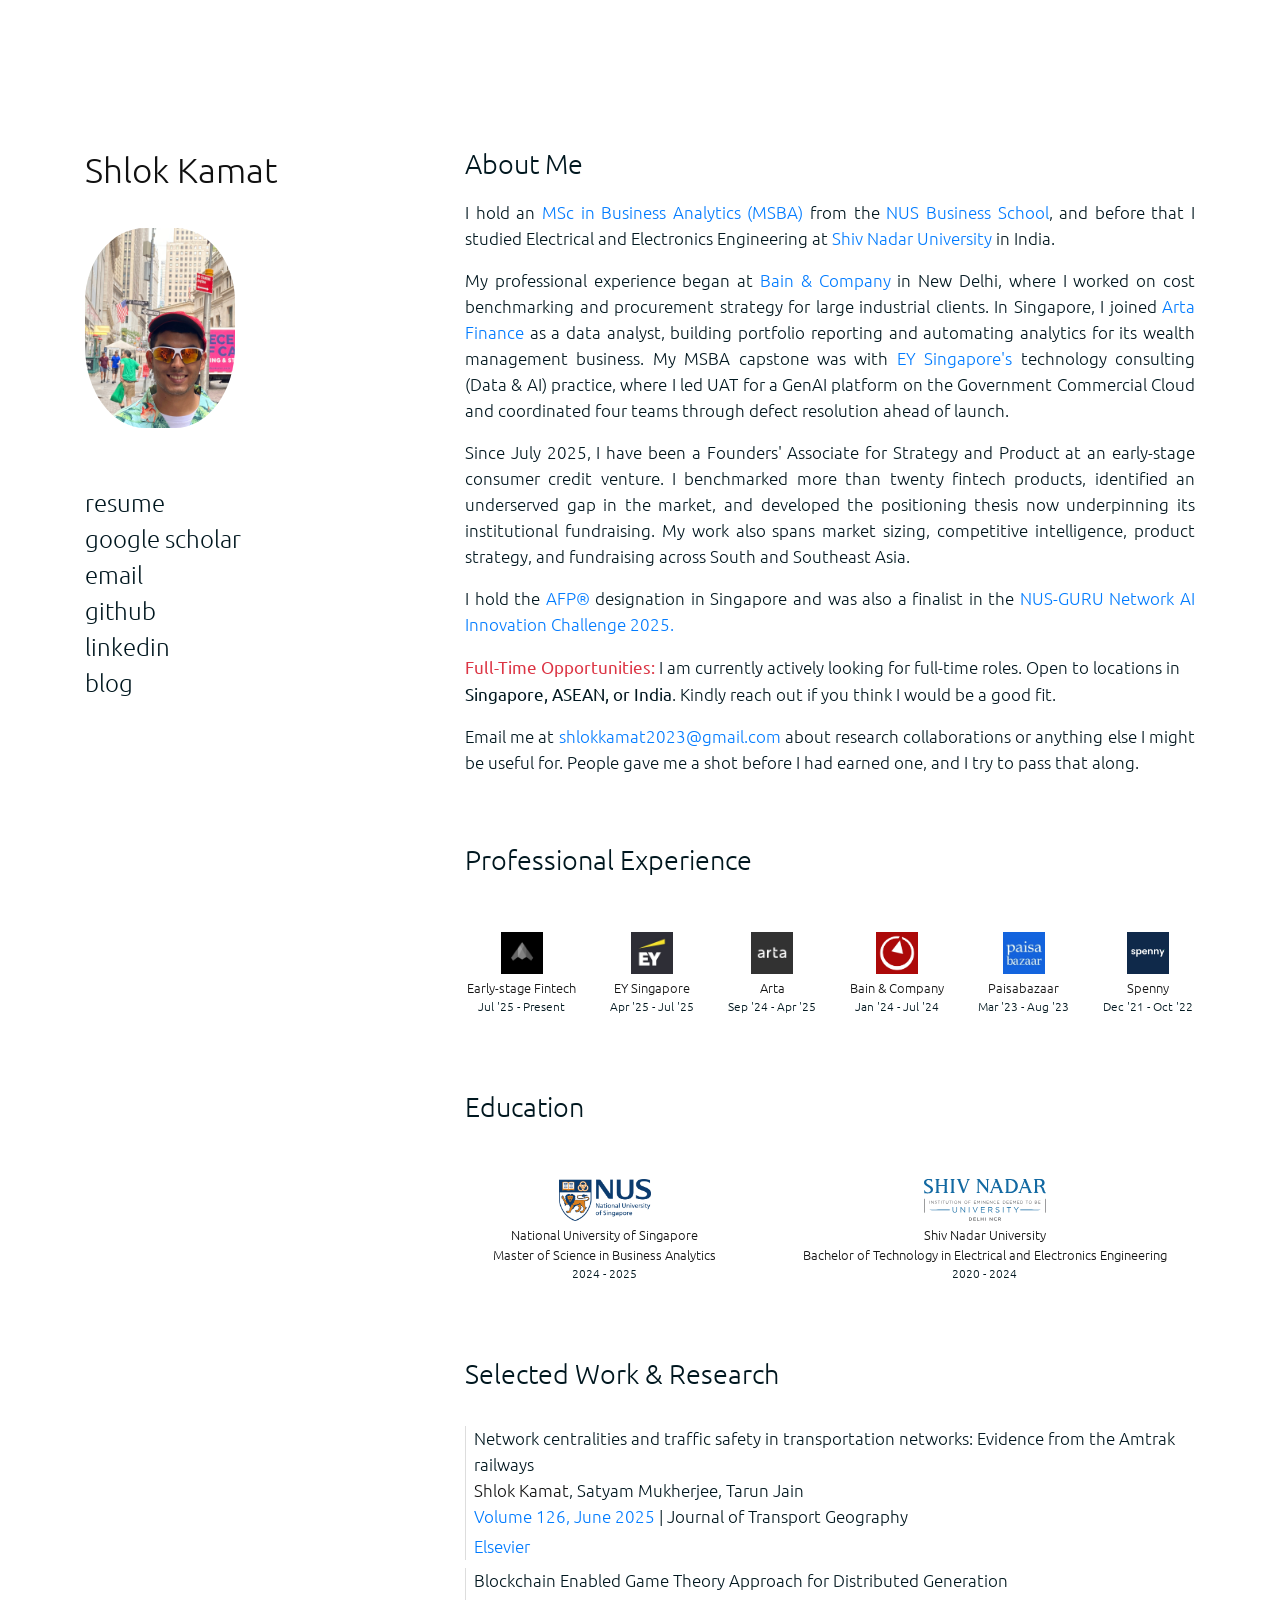
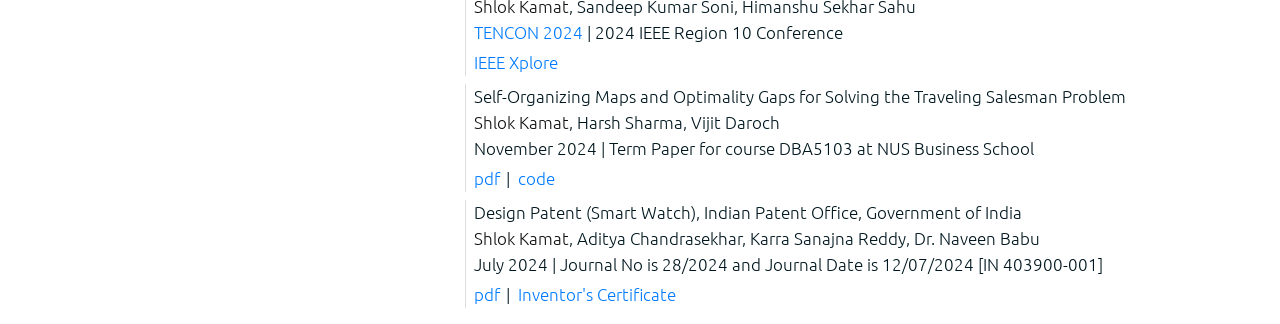
==== commit 68be260f: "Updated stealth start up work" ====
--- a/index.html
+++ b/index.html
@@ -1,777 +1,668 @@
 <!doctype html>
 <html lang="en">
-  <head>
-
-    <!-- Required meta tags -->
-    <meta charset="utf-8">
-    <meta name="viewport" content="width=device-width, initial-scale=1, shrink-to-fit=no">
-    <meta name="description" content="Technology enthusiast, data analyst, and aspiring business analyst with a passion for using data to drive decision-making and improve business outcomes.">
-    <meta name="author" content="Shlok Kamat">
-    <meta name="theme-color" content="#222222">
-
-    <link rel="apple-touch-icon" sizes="180x180" href="images/nicons/apple-touch-icon.png">
-    <link rel="icon" type="image/png" sizes="32x32" href="images/nicons/favicon-32x32.png">
-    <link rel="icon" type="image/png" sizes="16x16" href="images/nicons/favicon-16x16.png">
-
-    <!-- Google Analytics -->
-    <script async src="https://www.googletagmanager.com/gtag/js?id=G-M45VMEE1C7"></script>
-    <script>
-      window.dataLayer = window.dataLayer || [];
-      function gtag(){dataLayer.push(arguments);}
-      gtag('js', new Date());
-
-      gtag('config', 'G-M45VMEE1C7');
-    </script>
-
-    <!-- Bootstrap CSS -->
-    <link rel="stylesheet" href="https://stackpath.bootstrapcdn.com/bootstrap/4.4.1/css/bootstrap.min.css" integrity="sha384-Vkoo8x4CGsO3+Hhxv8T/Q5PaXtkKtu6ug5TOeNV6gBiFeWPGFN9MuhOf23Q9Ifjh" crossorigin="anonymous">
-    <link rel="stylesheet" href="assets/style-2.css">
-      
-    <title>Shlok Kamat</title>
-  </head>
-  <body>
-    <!-- <h1>Hello, world!</h1> -->
-    <div class="container pt-5 allstuffp">
-        <div class="row pt-5 allstuff">
-            <div class="col-md-4 pt-5">
-                <div class="fixed-posi">
-                <p class="name">Shlok Kamat</p>
-                <img src="images/profile.jpg" class="profilepic pt-3 pb-2">
-                <div class="pt-5 menur"><a class="menulink" target="_blank" href="assets/ShlokKamat_Resume.pdf">resume</a></div>
-                <!--<div class=""><a class="menulink" target="_blank" href="https://scholar.google.com/citations?user=HsyMg08AAAAJ">google scholar</a></div>-->
-                <div class=""><a class="menulink" target="_blank" href="mailto:shlokkamat2023@gmail.com">email</a></div>
-                <div class=""><a class="menulink" target="_blank" href="https://github.com/Shlok2002">github</a></div>
-                <div class=""><a class="menulink" target="_blank" href="https://www.linkedin.com/in/shlokkamat/">linkedin</a></div>
-                <div class=""><a class="menulink" target="_blank" href="https://shlok2002.github.io">blog</a></div>
-                <!-- <div class=""><a class="menulink" target="_blank" href="https://shlok2002.github.io/Shlok-s-New-Jupyter/">blog</a></div>  -->
-                
-
-                <!-- <div class="pt-5">usercontext</div>    
-                <div class="">travel history</div>
-                <div class="">this template</div> -->
-                </div>
-            </div>
-            <div class="col-md-8 pt-5 about">
-                <p class="header">About Me</p>
-
-
-                <p style="text-align:justify">
-
-
-                    <p style="text-align:justify">
-    I recently graduated from the 
-    <a class="in-text" href="https://bschool.nus.edu.sg/" target="_blank">
-        NUS Business School
-    </a> with a
-    <a class="in-text" href="https://msba.nus.edu.sg" target="_blank">
-        Master of Science in Business Analytics (MSBA).
-    </a>Before that I studied Electrical and Electronics Engineering at <a class="in-text"href="https://snu.edu.in/home"target="_blank">Shiv Nadar University</a> in India. 
-                
-
-            <p><b style="color:red;">Full-Time Opportunities:</b> I am currently actively looking for full-time roles. Open to locations in <b>Singapore, ASEAN, or India</b>. Kindly reach out if you think I would be a good fit.</p>
-
-    
-<!-- </p>
-
-                   <p style="text-align:justify">
-    Hi, I’m Shlok — a recent graduate from the 
-    <a class="in-text" href="https://msba.nus.edu.sg" target="_blank">
-        Master of Science in Business Analytics (MSBA)
-    </a> program at the 
-    <a class="in-text" href="https://nus.edu.sg" target="_blank">
-        National University of Singapore (NUS)
-    </a>. I specialize in financial risk analytics, healthcare analytics, and consumer technology applications, and I'm actively building a career in the financial services and fintech space.
-</p> -->
-
-<!-- <p style="text-align:justify">
-    As part of my MSBA capstone internship, I joined EY’s Technology Consulting (AI & Data) team in Singapore, where I led User Acceptance Testing (UAT) for a public-sector GenAI platform on the Singapore Government Commercial Cloud (GCC 2.0).
-</p> -->
-
-<!-- <p style="text-align:justify">
-    As part of my MSBA capstone internship, I joined 
-    <a class="in-text" href="https://www.ey.com/en_sg" target="_blank">EY Singapore</a> 
-    in the 
-    <a class="in-text" href="https://www.ey.com/en_gl/consulting/technology-consulting" target="_blank">
-        Technology Consulting
-    </a> — 
-    <a class="in-text" href="https://www.ey.com/en_gl/consulting/data-and-analytics" target="_blank">
-        Data &amp; AI
-    </a> team, where I led User Acceptance Testing (UAT) for a public-sector GenAI platform built on the Singapore Government Commercial Cloud (GCC 2.0).
-</p> -->
-
-
-                    
-            <p style="text-align:justify">
-
-                <!-- Beyond the classroom, I was a finalist (Top 8 out of 200+ teams) in the <a class="in-text" href="https://www.sg-innovationchallenge.org" target="_blank">NUS-GURU Network AI Innovation Challenge 2025</a>,  
-                and hold the  <a class="in-text" href="https://fpas.org.sg" target="_blank">AFP® </a> designation in Singapore. -->
-
-                Over the last few years, I’ve worked across consulting, fintech, and analytics-driven operating environments. 
-                I started my career as an analyst at <a class="in-text" href="https://www.bain.com" target="_blank">Bain & Company</a> in New Delhi, working on cost benchmarking and procurement strategy for large industrial clients.
-                 I then moved to Singapore for my master’s, where I worked at  <a class="in-text" href="https://artafinance.com" target="_blank">Arta Finance</a> as a data analyst, supporting portfolio reporting and analytics automation for a multi-million dollar wealth management book. 
-                 
-
-            </p>
-
-
-
-                <p style="text-align:justify">
-
-                    During my MSBA capstone internship at <a class="in-text" href="https://www.ey.com/en_sg" target="_blank">EY Singapore</a>, I worked in the Technology Consulting (Data & AI team), where I led UAT for a GenAI platform built on the Singapore Government Commercial Cloud, 
-                 coordinating four teams through full defect resolution before launch.
-
-                    <!-- Previously, I served as a data analyst at <a class="in-text" href="https://artafinance.com" target="_blank">Arta Finance</a>, where I automated AUM tracking (saving advisory teams 15+ hours weekly), 
-                    built a semantic data layer to simplify analytics, and co-developed a platform powering <a class="in-text" href="https://artafinance.com/global/arta-ai" target="_blank">Arta’s AI suite</a> for it's “Wealth as a service” offering.
-                    Before graduate school, I was an analyst at <a class="in-text" href="https://www.bain.com" target="_blank">Bain & Company</a> (New Delhi), working within the performance improvement practice, and 
-                    completed product and analytics internships at <a class="in-text" href="https://www.paisabazaar.com" target="_blank">Paisabazaar.com</a>, <a class="in-text" href="https://www.transorg.com/" target="_blank">TransOrg Analytics</a>, and <a class="in-text" href="https://spenny.com/" target="_blank">Spenny (now part of CRED)</a>. -->
-
-            </p>
-
-            <!-- <p style="text-align:justify">
-
-                Before grad school, I was an analyst at <a class="in-text" href="https://www.bain.com" target="_blank">Bain & Company</a> in New Delhi, working within the performance improvement practice. 
-                 I supported operations excellence and cost transformation projects, including Bain’s proprietary <a class="in-text" href="https://www.bain.com/consulting-services/operations/procurement/" target="_blank">Buy Better + Spend Better®</a> framework.
-            
-
- </p>
-
-            <p style="text-align:justify">
-                I also interned at <a class="in-text" href="https://www.paisabazaar.com" target="_blank">Paisabazaar.com</a>, developing prediction models for credit card limits and disbursals.
-                Prior roles include internships at <a class="in-text" href="https://www.transorg.com/" target="_blank">TransOrg Analytics</a> 
-                and <a class="in-text" href="https://spenny.com/" target="_blank">Spenny (now part of CRED)</a>, a Y-combinator backed micro-savings app. 
-            
-            </p> -->
-
-            <p style="text-align:justify">
-
-                Most recently, I’ve been working closely with an early-stage fintech venture on strategy, market sizing, competitive intelligence, and fundraising initiatives across Southeast Asia. 
-                Alongside work, I was also a finalist in the <a class="in-text" href="https://www.sg-innovationchallenge.org" target="_blank">NUS-GURU Network AI Innovation Challenge 2025</a> and currently hold the <a class="in-text" href="https://fpas.org.sg" target="_blank">AFP® </a>designation in Singapore.
-
-            </p>
-
-            
-        
-
-
-             <!-- <p style="text-align:justify">
-
-                I'm always happy to mentor young professionals starting out their academic or professional journeys. If you'd like to collaborate, drop me an email! 
-                Why do I do it? Because people gave me a shot and it changed my trajectory. I am paying it forward.
-                     
-             </p> -->
-
-
-             <p style="text-align:justify">
-                     
-                       I am best reached by email at <a class="in-text" href="mailto:shlokkamat2023@gmail.com">shlokkamat2023@gmail.com</a>. 
-                       Feel free to reach out about my university experience, internships, or anything else I might be able to help with.
-                     
-                       For more
-                 details, check my <a class="in-text" href="assets/ShlokKamat_Resume.pdf" target="_blank">CV</a> 
-
-                 
-                
-             </p>
-
-             <p class="header pt-5">Professional Experience</p>
-
-             <div class="row text-center py-4">
-
-                <!-- <div class="mx-auto mt-2">
-                    <img class="img-fluid instilogo p-1" src="images/EY.png">
-                    <div class="institution">EY</div>
-                    <div class="years">Apr '25 - Present</div>
-                </div> -->
-
-                <div class="mx-auto mt-2">
-                    <img class="img-fluid instilogo p-1" src="images/e&y.jpeg">
-                    <div class="institution">EY Singapore</div>
-                    <div class="years">Apr '25 - July'25</div>
-                </div>
-
-                <div class="mx-auto mt-2">
-                    <img class="img-fluid instilogo p-1" src="images/arbo_works_logo.jpeg">
-                    <div class="institution">Arta</div>
-                    <div class="years">Sep '24 - Apr '25</div>
-                </div>
-
-                
-                <div class="mx-auto mt-2">
-                    <img class="img-fluid instilogo p-1" src="images/bain3.jpg">
-                    <div class="institution">Bain & Company</div>
-                    <div class="years">Jan '24 - Jul '24</div>
-                </div>
-
-
-                <div class="mx-auto mt-2">
-                    <img class="img-fluid instilogo p-1" src="images/pb.jpeg">
-                    <div class="institution">Paisabazaar</div>
-                    <div class="years">Mar '23 - Aug '23</div>
-                </div>
-                <div class="mx-auto mt-2">
-                    <img class="img-fluid instilogo p-1" src="images/transorg.jpg">
-                    <div class="institution">TransOrg Analytics</div>
-                    <div class="years">Mar '22 - Aug '22</div>
-                </div>
-                <div class="mx-auto mt-2">
-                    <img class="img-fluid instilogo p-1" src="images/spenny1.png">
-                    <div class="institution">Spenny</div>
-                    <div class="years">Dec '21 - Oct '22</div>
-                </div>
-                
-
-                
-                <!-- <div class="mx-auto mt-2">
-                    <img class="img-fluid instilogo p-1" src="images/itc11.png">
-                    <div class="institution">ITC Hotels</div>
-                    <div class="years">Summer 2018</div>
-                </div> -->
-            </div>
-
-             
-        
-                 <p class="header pt-5"> What have I been up to?</p>
-
-                 <div class="py-2">
-
-                    <p class="paper my-2 pl-2">
-                        <span class="papertitle">Journal Article Accepted</span><br>   
-                       <span class="conf"><a class="confshort">April 2025</a> | Journal of Transport Geography
-                           </span><br>
-
-                    <p class="paper my-2 pl-2">
-                        <span class="papertitle">NUS-GURU Network AI Innovation Challenge 2025</span><br>   
-                       <span class="conf"><a class="confshort">April 2025</a> | Finalist (Top 8 out of 200+ teams)
-                           </span><br>
-
-                    <p class="paper my-2 pl-2">
-                        <span class="papertitle">AFP® Professional</span><br>   
-                       <span class="conf"><a class="confshort">March 2025</a> | Financial Planning Association of Singapore
-                           </span><br>
-
-                    <p class="paper my-2 pl-2">
-                        <span class="papertitle">Conference Paper Published!</span><br>   
-                       <span class="conf"><a class="confshort">December 2024</a> | IEEE TENCON 2024, Singapore
-                           </span><br>
-
-                    <p class="paper my-2 pl-2">
-                        <span class="papertitle">Incoming Intern</span><br>   
-                       <span class="conf"><a class="confshort">September 2024</a> | Data Analyst @ <a class="in-text" href="https://artafinance.com" target="_blank">Arta Finance</a> 
-                           </span><br>
-                    
-                    <p class="paper my-2 pl-2">
-                    <span class="papertitle">Design Patent (Granted): Smart Watch</span><br>   
-                    <span class="conf"><a class="confshort">July 2024</a> | Indian Patent Office, Government of India
-                        </span><br>
-
-                    <!-- <p class="paper my-2 pl-2">
-                        <span class="papertitle">Matriculation at NUS </span><br>
-                          
-                        <span class="conf"><a class="confshort">July 2024</a> | MS in Business Analytics
-                            </span><br>
-
-                    <p class="paper my-2 pl-2">
-                        <span class="papertitle">Graduated with Distinction </span><br>
-                          
-                        <span class="conf"><a class="confshort">May 2024</a> | Class Rank 1 in Electrical and Electronics Engineering
-                            </span><br> -->
-
-                <!-- <p class="paper my-2 pl-2">
-                 <span class="papertitle">9th Shiv Nadar IoE OUR Conference </span><br>
-                          
-                        <span class="conf"><a class="confshort">September 2023</a> | Sucessfully defended my OUR research
-                            </span><br>     -->
-              
-                <p class="paper my-2 pl-2">
-                 <span class="papertitle">ASME IAM3D EFx: All India Rank - 2 </span><br>
-                   
-                 <span class="conf"><a class="confshort">April 2023</a> | Bagged the Runner's up place in the student design competition
-                     </span><br>
-                
-    
-
-                        <p class="header pt-5">Education</p>
-
-                        <div class="row text-center py-4">
-
-                            <!-- <div class="mx-auto mt-2">
-                                <img class="img-fluid instilogo p-1" src="images/NUS.svg.png">
-                                <div class="institution">National University of Singapore</div>
-                                <div class="institution">M.S. in Business Analytics</div>
-                                <div class="years">2024 - 2025</div>
-                            </div> -->
-
-                        <!-- <div class="row text-center py-4">
-                           <div class="mx-auto mt-2">
-                               <img class="img-fluid instilogo p-1" src="images/snu.png">
-                               <div class="institution">Shiv Nadar Institution of Eminence</div>
-                               <div class="institution">B.Tech Electrical and Electronics Engineering</div>
-                               <div class="years">2020 - 2024</div>
-                           </div> -->
-           
-                           <!-- <div class="mx-auto mt-2">
-                               <img class="img-fluid instilogo p-1" src="images/IITK.svg.png">
-                               <div class="institution">Indian Institute of Technology Kanpur</div>
-                               <div class="institution">Advanced Certification in Data Analytics</div>
-                               <div class="years">2021-2022</div>
-                           </div> -->
-           
-                        </div>
-
-                        <!-- <p class="header pt-5">Education</p> -->
-
-                        <div class="row text-center py-4">
-
-                            <div class="mx-auto mt-2">
-                                <img class="img-fluid instilogo p-1" src="assets/logo.png">
-                                <div class="institution">National University of Singapore</div>
-                                <div class="institution">Master of Science in  Business Analytics</div>
-                                <div class="years">2024 - 2025</div>
-                            </div>
-
-                       
-                           <div class="mx-auto mt-2">
-                               <img class="img-fluid instilogo p-1" src="images/logo-2.svg">
-                               <div class="institution">Shiv Nadar University</div>
-                               <div class="institution">Bachelor of Technology in Electrical and Electronics Engineering</div>
-                               <div class="years">2020 - 2024</div>
-                           </div>
-           
-                           <!-- <div class="mx-auto mt-2">
-                               <img class="img-fluid instilogo p-1" src="images/IITK.svg.png">
-                               <div class="institution">Indian Institute of Technology Kanpur</div>
-                               <div class="institution">Advanced Certification in Data Analytics</div>
-                               <div class="years">2021-2022</div>
-                           </div> -->
-
-                        </div>
-
-
-            
-                        <p class="header pt-5">Publications</p>
-
-                        <div class="py-2">
-
-                            <p class="paper my-2 pl-2">
-                                <span class="papertitle"> Network centralities and traffic safety in transportation networks: Evidence from the Amtrak railways
-                                    </span><br>
-                               <span class="thisauthor">Shlok Kamat</span>, Satyam Mukherjee, Tarun Jain
-                    
-                                <span class="conf"><a class="confshort" href="https://www.sciencedirect.com/journal/journal-of-transport-geography/vol/126/suppl/C">Volume 126, June 2025</a> | Journal of Transport Geography</span><br>
-                               
-                                <a class="tag" href="https://doi.org/10.1016/j.jtrangeo.2025.104246" target="_blank">Elsevier</a><span class="tagsep"></span>
-    
-                            </p>
-
-        
-
-                        
-                           <p class="paper my-2 pl-2">
-                            <span class="papertitle">Blockchain Enabled Game Theory Approach for Distributed Generation
-                                </span><br>
-                           <span class="thisauthor">Shlok Kamat</span>, Sandeep Kumar Soni, Himanshu Sekhar Sahu
-                
-                            <span class="conf"><a class="confshort" href="https://tencon2024.org">TENCON 2024</a> | 2024 IEEE Region 10 Conference</span><br>
-                           
-                            <a class="tag" href="https://doi.org/10.1109/TENCON61640.2024.10903069" target="_blank">IEEE Xplore</a><span class="tagsep"></span>
-
-                        </p>
-                       
-                        </div>
-
-           
-                
-                
-                 
-        
-                 <p class="header pt-5"> Academic Projects and Research Papers</p>
-
-                
-
-                 <div class="py-2">
-
-
-                    
-                    
-                    
-                    <p class="paper my-2 pl-2">
-                        <span class="papertitle">Self-Organizing Maps and Optimality Gaps for Solving the Traveling Salesman Problem</span><br>
-                        <span class="thisauthor">Shlok Kamat</span>, Harsh Sharma, Vijit Daroch  <br>           
-                   
-                        <span class="conf"><a class="confshort">November 2024</a> | Term Paper for course DBA5103 at NUS Business School
-                            </span><br>
-                       
-                        
-                        <a class="tag" href="assets/DBA5103_Paper.pdf" target="_blank">pdf</a><span class="tagsep">|</span>
-                        <a class="tag" href="https://github.com/Shlok2002/DBA5103_Project" target="_blank">code</a><span class="tagsep"></span>
-
-
-                    </p></div>
-    
-                    <div class="py-2">
-                    
-                    <p class="paper my-2 pl-2">
-                        <span class="papertitle">Design Patent (Smart Watch), Indian Patent Office, Government of India</span><br>
-                        <span class="thisauthor">Shlok Kamat</span>, Aditya Chandrasekhar, Karra Sanajna Reddy, Dr. Naveen Babu   <br>           
-                   
-                        <span class="conf"><a class="confshort">July 2024</a> | Journal No is 28/2024 and Journal Date is 12/07/2024 [IN 403900-001]
-                            </span><br>
-                       
-                        
-                        <a class="tag" href="assets/403900-001.pdf" target="_blank">pdf</a><span class="tagsep">|</span>
-                        <a class="tag" href="assets/Inventors certificate for Design Registration Smart Watch.pdf" target="_blank">Inventor's Certificate</a><span class="tagsep"></span>
-
-
-                    </p></div>
-
-
-
-                    <div class="py-2">
-              
-                    <p class="paper my-2 pl-2">
-                     <span class="papertitle">Examining Blockchain’s Role in Reshaping Electricity Trading: Opportunities and Challenges</span><br>
-                       Shlok Kamat under the guidance of <a href="https://snu.edu.in/faculty/sandeep-kumar-soni/" target="_blank">Dr. Sandeep Kumar Soni </a>   <br>           
-                
-                     <span class="conf"><a class="confshort">April 2024</a> | Senior Year Thesis
-                         </span><br>
-                    
-                     
-                     <a class="tag" href="assets/BTech_Final_Loop.pdf" target="_blank">slides</a><span class="tagsep">|</span>
-                     <a class="tag" href="assets/BTech_project_vF.pdf" target="_blank">pdf</a><span class="tagsep"></span>
-                     
-                     
-                 </p></div>
-
-                 <!-- <div class="py-2">
-              
-                    <p class="paper my-2 pl-2">
-                     <span class="papertitle">Blockchain-Enabled Game Theory Approach for Distributed Generation - (BEGT-DG)</span><br>
-                       Shlok Kamat under the guidance of <a href="https://snu.edu.in/faculty/sandeep-kumar-soni/" target="_blank">Dr. Sandeep Kumar Soni </a>   <br>           
-                
-                     <span class="conf"><a class="confshort">December 2023</a> | Major Project I
-                         </span><br>
-                    
-                     
-                     <a class="tag" href="assets/Project_Paper-2.pdf" target="_blank">pdf</a><span class="tagsep"></span>
-                     
-                     
-                     
-                 </p></div> -->
-
-                 <div class="py-2">
-              
-                    <p class="paper my-2 pl-2">
-                     <span class="papertitle">Equity Research Report - Sun Pharmaceutical Industries Limited</span><br>
-                     <span class="thisauthor">Shlok Kamat</span>, Tanmay Rakheja, Chandy Alex Koshy
-                
-                     <span class="conf"><a class="confshort">November 2023</a> | Course Project for Corporate Valuation Course
-                         </span><br>
-                    
-                     
-                     <a class="tag" href="assets/ERR_Sun_Pharma_FAC306.pdf" target="_blank">pdf</a><span class="tagsep"></span>
-                     
-                 </p></div>
-
-
-                 <div class="py-2">
-              
-                    <p class="paper my-2 pl-2">
-                     <span class="papertitle">Assessing the Climate Risks Faced by Total Energies: A Comprehensive Analysis</span><br>
-                       Shlok Kamat   <br>           
-                
-                     <span class="conf"><a class="confshort">February 2023</a> | Assignment for Business Sustainability Management Course
-                         </span><br>
-                    
-                     
-                     <a class="tag" href="assets/CCC725.pdf" target="_blank">pdf</a><span class="tagsep"></span>
-                 </p></div>
-
-                 <div class="py-2">
-              
-                <p class="paper my-2 pl-2">
-                 <span class="papertitle">Mutual Funds, SIPs, SWPs and more</span><br>
-                   Shlok Kamat under the guidance of <a href="https://finance.snu.edu.in/people/faculty/dr-sunil-k-parmeswaran" target="_blank">Dr. Sunil K Parmeshwaran </a>               
-            
-                 <span class="conf"><a class="confshort">December 2022</a> | Research paper for Financial Markets Course
-                     </span><br>
-                
-                 
-                 <a class="tag" href="assets/MF.pdf" target="_blank">pdf</a><span class="tagsep"></span>
-             </p></div>
-                
-             <p class="paper my-2 pl-2">
-                <span class="papertitle">Business Analytics Project - Customer Churn for a telecom operator</span><br>
-                <span class="thisauthor">Shlok Kamat</span>, Aayush Garg
-                
-                <span class="conf"><a class="confshort">November 2022</a> | Course project for course Contemporary Business Analytics (DOM304)
-                    </span><br>
-               
-                <a class="tag" href="assets/DOM304_Project_Presentation.pdf" target="_blank">pdf</a><span class="tagsep">|</span>
-                <a class="tag" href="https://nbviewer.org/gist/Shlok2002/3dded4ff9b2c02089b108d5dd81816ad" target="_blank">code</a>
-                
-            </p></div>
-
-            
-              
-                    <!-- <p class="paper my-2 pl-2">
-                     <span class="papertitle">Dynamic Behavior of the Whitening Process</span><br>
-                     Aditya A*, <span class="thisauthor">Shlok Kamat*</span>, Karra Sanjana Reddy*
-                     <span class="noter"> (* = Equal Contribution)</span><br>
-                     <span class="conf"><a class="confshort">November 2022</a> | Research project for course Digital Signal Processing (EED305)
-                         </span><br>
-                    
-                     <a class="tag" href="assets/DSP Project Report.pdf" target="_blank">pdf</a><span class="tagsep"></span>
-                 </p>
-                 
-                 
-                 <div class="py-2">
-              
-                  <p class="paper my-2 pl-2">
-                   <span class="papertitle">A Novel Algorithm based on V and I Perturbation to track global peak under partial shading conditions</span><br>
-                   Aditya A, <span class="thisauthor">Shlok Kamat</span>, Karra Sanjana Reddy, Peniel Roderick, Ojusva Singh
-<!--               
-                   <span class="conf"><a class="confshort">November 2022</a> | Research project for course Photovoltaic Power Generation (EED371)
-                       </span><br>
-                  
-                   
-                   <a class="tag" href="assets/EED371.pdf" target="_blank">pdf</a><span class="tagsep"></span>
-               </p></div>
- -->
-<!-- 
-              
-                 <p class="header pt-5"> Personal Projects</p>
-
-                 <div class="py-2">
-                
-                 
-                    <p class="paper my-2 pl-2">
-                     <span class="papertitle">The State and Fate of Linguistic Diversity and Inclusion in the NLP
-                         World</span><br>
-                     Pratik Joshi*, <span class="thisauthor">Sebastin Santy*</span>, Amar Budhiraja*, Kalika Bali, Monojit Choudhury
-                     <span class="noter"> (* = Equal Contribution)</span><br>
-                     <span class="conf"><a class="confshort" href="https://acl2020.org/">ACL'20</a> | Annual Conference of the Association for Computational
-                         Linguistics</span><br>
-                    
-                     <a class="tag" href="https://arxiv.org/pdf/2004.09095.pdf" target="_blank">code</a><span class="tagsep">|</span>
-                     <a class="tag" href="https://arxiv.org/abs/2004.09095" target="_blank">abstract</a><span class="tagsep">|</span>
-                     <a class="tag" href="cites/acl2020.bib" target="_blank">blog</a><span class="tagsep"></span>
-                    <a class="tag" href="https://microsoft.github.io/linguisticdiversity/" target="_blank">website</a> 
-                 </p>
-                
-                 </div>
-                 <div class="py-2">
-                 <p class="paper my-2 pl-2">
-                     <span class="papertitle">Learnings from Technological Interventions in a Low Resource
-                         Language</span><br>
-                     Devansh Mehta*, <span class="thisauthor">Sebastin Santy*</span>, Ramaravind Mothilal, Brij Mohan
-                     Lal Srivastava, Alok
-                     Sharma, Anurag Shukla, Vishnu Prasad, Venkanna U, Amit Sharma and Kalika Bali
-                     <span class="noter"> (* = Equal Contribution)</span><br>
-                     <span class="conf"><a class="confshort" href="https://lrec2020.lrec-conf.org/">LREC'20</a> | International Conference on Language
-                         Resources and Evaluation</span><br>
-                    
-                     <a class="tag" href="https://arxiv.org/pdf/2004.10270.pdf" target="_blank">pdf</a><span class="tagsep">|</span>
-                     <a class="tag" href="https://arxiv.org/abs/2004.10270" target="_blank">abstract</a><span class="tagsep">|</span>
-                     <a class="tag" href="cites/lrec2020.bib" target="_blank">cite</a>
-                 </p>
-                 </div>
-                 <div class="py-2">
-                 <p class="paper my-2 pl-2">
-                     <span class="papertitle">Deploying Language Technologies for Underserved Communities</span><br>
-                     Kalika Bali, Monojit Choudhury, Sunayana Sitaram, <span class="thisauthor">Sebastin Santy</span><br>
-                     <span class="conf"><a class="confshort" href="https://en.unesco.org/LT4All">LT4All</a> | UNESCO International Conference on Language
-                         Technologies for All</span><br>
-                     <a class="tag" href="https://en.unesco.org/sites/default/files/lt4all_programme_day2and3.pdf"
-                         target="_blank">proceedings</a><span class="tagsep">|</span>
-                     <a class="tag" href="assets/unesco.pdf" target="_blank">poster</a>
-                 </p>   </div>
-                 <div class="py-2">
-                 <p class="paper my-2 pl-2">
-                     <span class="papertitle">Unsung Challenges of Building and Deploying Language Technologies for Low
-                         Resource Language Communities</span><br>
-                     Pratik Joshi, Christain Barnes, <span class="thisauthor">Sebastin Santy</span>, Simran Khanuja,
-                     Sanket Shah, Anirudh
-                     Srinivasan, Satwik Bhattamishra, Sunayana Sitaram, Monojit Choudhury and Kalika Bali<br>
-                     <span class="conf"><a class="confshort" href="https://ltrc.iiit.ac.in/icon2019/">ICON'19</a> | International Conference on Natural
-                         Language Processing</span><br>
-                     <a class="tag" href="https://arxiv.org/pdf/1912.03457.pdf" target="_blank">pdf</a><span class="tagsep">|</span>
-                     <a class="tag" href="https://arxiv.org/abs/1912.03457" target="_blank">abstract</a><span class="tagsep">|</span>
-                     <a class="tag" href="cites/icon2019.bib" target="_blank">cite</a>
-                 </p>
-                 </div>
-                 <div class="py-2">
-                 <p class="paper my-2 pl-2">
-                     <span class="papertitle">CoSSAT: Code-Switched Speech Annotation Tool</span><br>
-                     Sanket Shah, Pratik Joshi, <span class="thisauthor">Sebastin Santy</span>, Sunayana Sitaram<br>
-                     <span class="conf"><a class="confshort" href="https://www.emnlp-ijcnlp2019.org/">AnnoNLP@EMNLP'19</a> | Empirical
-                         Methods in Natural Language
-                             Processing</span><br>
-                     <a class="tag" href="https://www.aclweb.org/anthology/D19-5907.pdf" target="_blank">pdf</a><span class="tagsep">|</span>
-                     <a class="tag" href="https://www.aclweb.org/anthology/D19-5907/" target="_blank">abstract</a><span class="tagsep">|</span>
-                     <a class="tag" href="cites/cossat.bib" target="_blank">cite</a><span class="tagsep">|</span>
-                     <a class="tag" href="assets/cossat.pdf" target="_blank">slides</a>
-                 </p>
-                 </div>
-                 <div class="py-2">
-                 <p class="paper my-2 pl-2">
-                     <span class="papertitle">INMT: Interactive Neural Machine Translation</span><br>
-                     <span class="thisauthor">Sebastin Santy</span>, Sandipan Dandapat, Monojit Choudhury, Kalika Bali<br>
-                     <span class="conf"><a class="confshort" href="https://www.emnlp-ijcnlp2019.org/">EMNLP'19 Demo</a> |
-                         Empirical Methods in Natural Language Processing</span><br>
-                     <a class="tag" href="https://microsoft.github.io/inmt/" target="_blank">website</a><span class="tagsep">|</span>
-                     <a class="tag" href="https://github.com/microsoft/inmt" target="_blank">code</a><span class="tagsep">|</span>
-                     <a class="tag" href="https://www.aclweb.org/anthology/D19-3018.pdf" target="_blank">pdf</a><span class="tagsep">|</span>
-                     <a class="tag" href="https://www.aclweb.org/anthology/D19-3018/" target="_blank">abstract</a><span class="tagsep">|</span>
-                     <a class="tag" href="cites/inmt.bib" target="_blank">cite</a><span class="tagsep">|</span>
-                     <a class="tag" href="assets/inmt_poster.pdf" target="_blank">poster</a>
-                 </p>   </div>
-                 <div class="py-2">
-                 <p class="paper my-2 pl-2">
-                     <span class="papertitle">Towards Task Understanding in Visual Settings</span><br>
-                     <span class="thisauthor">Sebastin Santy</span>, Wazeer Zulfikar, Rishabh Mehrotra, Emine Yilmaz<br>
-                     <span class="conf"><a class="confshort" href="#">AAAI'19 Student Abstract</a> | AAAI Conference on Artificial Intelligence</span> <br>
-                     <a class="tag" href="https://usercontext.github.io/SceneTask/resources/images/manuscript.pdf"
-                         target="_blank">pdf</a><span class="tagsep">|</span>
-                     <a class="tag" href="https://usercontext.github.io/SceneTask/" target="_blank">abstract</a><span class="tagsep">|</span>
-                     <a class="tag" href="cites/aaai2019.bib" target="_blank">cite</a><span class="tagsep">|</span>
-                     <a class="tag" href="https://usercontext.github.io/SceneTask/resources/images/poster.pdf"
-                         target="_blank">poster</a>
-                 </p>   </div>
-                 <div class="py-2">
-                   
-                 <p class="paper my-2 pl-2">
-                     <span class="papertitle">DataDepsGenerators.jl: making reusing data easy by automatically
-                         generating DataDeps.jl registration
-                         code</span><br>
-                     Lyndon White, <span class="thisauthor">Sebastin Santy</span><br>
-                     <span class="conf"><a class="confshort" href="#">JOSS'18</a> | Journal of Open Source Software</span> <br>
-                     <a class="tag" href="https://arxiv.org/pdf/1912.03457.pdf" target="_blank">pdf</a><span class="tagsep">|</span>
-                     <a class="tag" href="cites/datadeps.bib" target="_blank">cite</a><span class="tagsep">|</span>
-                     <a class="tag" href="https://www.youtube.com/watch?v=eMtuzjn_Xks" target="_blank">talk</a><span class="tagsep">|</span>
-                     <a class="tag"
-                         href="https://medium.com/@sebastinsanty/google-summer-of-code-2018-julia-computing-report-8d3f553d7050"
-                         target="_blank">blog post</a>
-                 </p>   </div>
-                 -->
-<!--                  
-                 <p class="paper my-2 pl-2">
-                    <span class="papertitle">Predictive Analytics Repo</span><br>
-                    <span class="conf"><a class="confshort">Python and R</a> | A collection of predictive analytics notebooks and source codes </span> <br>
-                    <a class="tag" href="https://github.com/Shlok2002/PredictiveAnalytics" target="_blank">GitHub Repo</a><span class="tagsep"></span>
-                   
-                    
-                </p> 
-                 
-                <div class="py-2"></div>
-                 <p class="paper my-2 pl-2">
-                     <span class="papertitle">Brief</span><br>
-                     <span class="conf"><a class="confshort">Python</a> | A simple GUI text editor written in python </span> <br>
-                     <a class="tag" href="https://github.com/Shlok2002/Brief---Text-Editor" target="_blank">code</a><span class="tagsep">|</span>
-                     <a class="tag" href="https://shlokkamat.hashnode.dev/using-python-to-create-a-basic-text-editor" target="_blank">blog</a><span class="tagsep"></span>
-                     
-                 </p> 
-
-                 <div class="py-2">
-                    <p class="paper my-2 pl-2">
-                        <span class="papertitle">Strategic analysis of Jio</span><br>
-                        <span class="conf"><a class="confshort">Case Study</a> | A presentation for a case study competition where in I was tasked with devising a plan for Jio (mobile telecom operator) to foray into a foreign market </span> <br>
-                        <a class="tag" href="assets/jio.pdf" target="_blank">pdf</a><span class="tagsep"></span>
-                    </p> </div>
-
-                 <div class="py-2">
-                        <p class="paper my-2 pl-2">
-                            <span class="papertitle">Order Automation</span><br>
-                            <span class="conf"><a class="confshort">Python</a> | A python code to place, cancel and modify orders in Zerodha in under 160 lines of code, all without leaving your editor/terminal*  </span> <br>
-                            <a class="tag" href="https://github.com/Shlok2002/Trader-Help/tree/main/OrderPlacement" target="_blank">code</a><span class="tagsep">|</span>
-                            <a class="tag" href="#"target="_blank">blog</a><span class="tagsep"></span>
-                            
-                        </p>
-                    
-                    </div> --> 
-                </div>
-                 
-
-                      
-            <!--
-                 <p class="header pt-5">Talks</p>
-                 <div class="py-2">
-                 <p class="paper my-2 pl-2">
-                     <span class="papertitle">Repeatable Data Setup for Repeatable Science</span><br>
-                     Talked about DataDepsGenerators.jl and Reproducible AI.<br>
-                     <span class="conf">PyData 2018, 11 Times Square, New York City, United States</span><br>
-                     <a class="tag" href="https://www.youtube.com/watch?v=eMtuzjn_Xks" target="_blank">video</a><span class="tagsep">|</span>
-                     <a class="tag" href="https://pydata.org/nyc2018/schedule/presentation/14/"
-                         target="_blank">abstract</a>
-                 </p>
-                 </div>
-                 <div class="py-2">
-                 <p class="paper my-2 pl-2">
-                     <span class="papertitle">Tête-à-tête with <a
-                             href="https://en.wikipedia.org/wiki/A._P._J._Abdul_Kalam" target="_blank">APJ Abdul
-                             Kalam</a></span><br>
-                     As part of the Iken Scientifica 2009 winning team, got an opportunity to discuss tech advancements
-                     with His Excellency, Dr. APJ Abdul Kalam, Former President of India.<br>
-                     <span class="conf">10 Rajaji Marg, New Delhi, India</span><br>
-                     <a class="tag" href="https://www.youtube.com/watch?v=oj-rT6CouZg" target="_blank">video</a>
-                 </p>
-                 </div>
-                 </div>
-                
-                -->
-                
-
-
-                <div class="row text-center py-4">
-                    <!-- <div class="mx-auto mt-2">
-                        <img class="img-fluid instilogo p-1" src="images/snu.png">
-                        <div class="institution">Shiv Nadar Institution of Eminence</div>
-                        <div class="years">2020 - 2024</div>
-                    </div> -->
-
-                    <!-- <div class="mx-auto mt-2">
-                        <img class="img-fluid instilogo p-1" src="images/bain2.png">
-                        <div class="institution">Bain & Company</div>
-                        <div class="years">Winter 2023</div>
-                    </div> -->
-
-
-                    <!-- <div class="mx-auto mt-2">
-                        <img class="img-fluid instilogo p-1" src="images/pb.jpeg">
-                        <div class="institution">Paisabazaar.com</div>
-                        <div class="years">Summer 2023</div>
-                    </div>
-                    <div class="mx-auto mt-2">
-                        <img class="img-fluid instilogo p-1" src="images/transorg.jpg">
-                        <div class="institution">TransOrg Analytics</div>
-                        <div class="years">Summer 2022</div>
-                    </div>
-                    <div class="mx-auto mt-2">
-                        <img class="img-fluid instilogo p-1" src="images/spenny1.png">
-                        <div class="institution">Spenny</div>
-                        <div class="years">Winter 2021</div>
-                    </div> -->
-                    
-
-                    
-                    <!-- <div class="mx-auto mt-2">
-                        <img class="img-fluid instilogo p-1" src="images/itc11.png">
-                        <div class="institution">ITC Hotels</div>
-                        <div class="years">Summer 2018</div>
-                    </div>
-                </div> -->
-
-            </div>
-            
-        </div>
+
+<head>
+
+  <!-- Required meta tags -->
+  <meta charset="utf-8">
+  <meta name="viewport" content="width=device-width, initial-scale=1, shrink-to-fit=no">
+  <meta name="description"
+    content="Shlok Kamat is an NUS MSBA graduate with experience at Bain, Arta Finance, EY Singapore, and early-stage fintech across strategy, product, analytics, and AI.">
+  <meta name="author" content="Shlok Kamat">
+  <meta name="theme-color" content="#222222">
+
+  <title>Shlok Kamat</title>
+
+  <!-- Icons -->
+  <link rel="apple-touch-icon" sizes="180x180" href="images/nicons/apple-touch-icon.png">
+  <link rel="icon" type="image/png" sizes="32x32" href="images/nicons/favicon-32x32.png">
+  <link rel="icon" type="image/png" sizes="16x16" href="images/nicons/favicon-16x16.png">
+
+  <!-- Google Analytics -->
+  <script async src="https://www.googletagmanager.com/gtag/js?id=G-M45VMEE1C7"></script>
+  <script>
+    window.dataLayer = window.dataLayer || [];
+    function gtag() { dataLayer.push(arguments); }
+    gtag('js', new Date());
+    gtag('config', 'G-M45VMEE1C7');
+  </script>
+
+  <!-- Bootstrap CSS -->
+  <link rel="stylesheet" href="https://stackpath.bootstrapcdn.com/bootstrap/4.4.1/css/bootstrap.min.css"
+    integrity="sha384-Vkoo8x4CGsO3+Hhxv8T/Q5PaXtkKtu6ug5TOeNV6gBiFeWPGFN9MuhOf23Q9Ifjh" crossorigin="anonymous">
+
+  <!-- Site CSS -->
+  <link rel="stylesheet" href="assets/style-2.css">
+
+</head>
+
+<body>
+
+  <!-- <h1>Hello, world!</h1> -->
+
+  <div class="container pt-5 allstuffp">
+    <div class="row pt-5 allstuff">
+
+      <!-- ============================= Sidebar ============================= -->
+      <div class="col-md-4 pt-5">
+        <div class="fixed-posi">
+
+          <p class="name">Shlok Kamat</p>
+          <img src="images/profile.jpg" alt="Shlok Kamat" class="profilepic pt-3 pb-2">
+
+          <div class="pt-5 menur">
+            <a class="menulink" href="assets/ShlokKamat_Resume.pdf" target="_blank" rel="noopener">resume</a>
+          </div>
+          <div class=""><a class="menulink" target="_blank" href="https://scholar.google.com/citations?hl=en&user=XUQM72MAAAAJ">google scholar</a></div>
+          <div>
+            <a class="menulink" href="mailto:shlokkamat2023@gmail.com">email</a>
+          </div>
+          <div>
+            <a class="menulink" href="https://github.com/Shlok2002" target="_blank" rel="noopener">github</a>
+          </div>
+          <div>
+            <a class="menulink" href="https://www.linkedin.com/in/shlokkamat/" target="_blank" rel="noopener">linkedin</a>
+          </div>
+          <div>
+            <a class="menulink" href="https://shlok2002.github.io" target="_blank" rel="noopener">blog</a>
+          </div>
+          <!-- <div class=""><a class="menulink" target="_blank" href="https://shlok2002.github.io/Shlok-s-New-Jupyter/">blog</a></div> -->
+
+          <!-- <div class="pt-5">usercontext</div>
+          <div class="">travel history</div>
+          <div class="">this template</div> -->
+
+        </div>
+      </div>
+
+      <!-- ============================== Main ============================== -->
+      <div class="col-md-8 pt-5 about">
+
+        <!-- ---------------------------- About Me ---------------------------- -->
+        <p class="header">About Me</p>
+
+        <p class="text-justify">
+          I hold an
+          <a class="in-text" href="https://msba.nus.edu.sg" target="_blank" rel="noopener">MSc in Business Analytics
+            (MSBA)</a>
+          from the
+          <a class="in-text" href="https://bschool.nus.edu.sg/" target="_blank" rel="noopener">NUS Business School</a>,
+          and before that I studied Electrical and Electronics Engineering at
+          <a class="in-text" href="https://snu.edu.in/home" target="_blank" rel="noopener">Shiv Nadar University</a>
+          in India.
+        </p>
+
+        <p class="text-justify">
+          My professional experience began at
+          <a class="in-text" href="https://www.bain.com" target="_blank" rel="noopener">Bain &amp; Company</a>
+          in New Delhi, where I worked on cost benchmarking and procurement strategy for large industrial clients.
+          In Singapore, I joined
+          <a class="in-text" href="https://artafinance.com" target="_blank" rel="noopener">Arta Finance</a>
+          as a data analyst, building portfolio reporting and automating analytics for its wealth management business.
+          My MSBA capstone was with
+          <a class="in-text" href="https://www.ey.com/en_sg" target="_blank" rel="noopener">EY Singapore's</a>
+          technology consulting (Data &amp; AI) practice, where I led UAT for a GenAI platform on the Government
+          Commercial Cloud and coordinated four teams through defect resolution ahead of launch.
+        </p>
+
+        <p class="text-justify">
+          Since July 2025, I have been a Founders' Associate for Strategy and Product at an early-stage consumer credit
+          venture. I benchmarked more than twenty fintech products, identified an underserved gap in the market, and
+          developed the positioning thesis now underpinning its institutional fundraising. My work also spans market
+          sizing, competitive intelligence, product strategy, and fundraising across South and Southeast Asia.
+        </p>
+
+        <p class="text-justify">
+          I hold the
+          <a class="in-text" href="https://fpas.org.sg" target="_blank" rel="noopener">AFP&reg;</a>
+          designation in Singapore and was also a finalist in the
+          <a class="in-text" href="https://www.sg-innovationchallenge.org" target="_blank" rel="noopener">NUS-GURU
+            Network AI Innovation Challenge 2025.</a>
+        </p>
+
+        <p>
+          <strong class="text-danger">Full-Time Opportunities:</strong> I am currently actively looking for full-time
+          roles. Open to locations in <strong>Singapore, ASEAN, or India</strong>. Kindly reach out if you think I would
+          be a good fit.
+        </p>
+
+        <!-- <p style="text-align:justify">
+          I'm always happy to mentor young professionals starting out their academic or professional journeys. If you'd like to collaborate, drop me an email!
+          Why do I do it? Because people gave me a shot and it changed my trajectory. I am paying it forward.
+        </p> -->
+
+        <p class="text-justify">
+          <!-- I am best reached by email at <a class="in-text" href="mailto:shlokkamat2023@gmail.com">shlokkamat2023@gmail.com</a>.
+          Feel free to reach out about my university experience, internships, or anything else I might be able to help with.
+
+          For more details, check my <a class="in-text" href="assets/ShlokKamat_Resume.pdf" target="_blank">CV</a> -->
+          Email me at
+          <a class="in-text" href="mailto:shlokkamat2023@gmail.com">shlokkamat2023@gmail.com</a>
+          about research collaborations or anything else I might be useful for.
+          People gave me a shot before I had earned one, and I try to pass that along.
+        </p>
+
+        <!-- ---------------------- Professional Experience ---------------------- -->
+        <p class="header pt-5">Professional Experience</p>
+
+        <div class="row text-center py-4">
+
+          <div class="mx-auto mt-2">
+            <img class="img-fluid instilogo p-1" src="images/stealth.jpeg" alt="Early-stage fintech">
+            <div class="institution">Early-stage Fintech</div>
+            <div class="years">Jul '25 - Present</div>
+          </div>
+
+          <div class="mx-auto mt-2">
+            <img class="img-fluid instilogo p-1" src="images/e&amp;y.jpeg" alt="EY Singapore">
+            <div class="institution">EY Singapore</div>
+            <div class="years">Apr '25 - Jul '25</div>
+          </div>
+
+          <div class="mx-auto mt-2">
+            <img class="img-fluid instilogo p-1" src="images/arbo_works_logo.jpeg" alt="Arta Finance">
+            <div class="institution">Arta</div>
+            <div class="years">Sep '24 - Apr '25</div>
+          </div>
+
+          <div class="mx-auto mt-2">
+            <img class="img-fluid instilogo p-1" src="images/bain3.jpg" alt="Bain &amp; Company">
+            <div class="institution">Bain &amp; Company</div>
+            <div class="years">Jan '24 - Jul '24</div>
+          </div>
+
+          <div class="mx-auto mt-2">
+            <img class="img-fluid instilogo p-1" src="images/pb.jpeg" alt="Paisabazaar">
+            <div class="institution">Paisabazaar</div>
+            <div class="years">Mar '23 - Aug '23</div>
+          </div>
+
+          <!-- <div class="mx-auto mt-2">
+            <img class="img-fluid instilogo p-1" src="images/transorg.jpg">
+            <div class="institution">TransOrg Analytics</div>
+            <div class="years">Mar '22 - Aug '22</div>
+          </div> -->
+
+          <div class="mx-auto mt-2">
+            <img class="img-fluid instilogo p-1" src="images/spenny1.png" alt="Spenny">
+            <div class="institution">Spenny</div>
+            <div class="years">Dec '21 - Oct '22</div>
+          </div>
+
+          <!-- <div class="mx-auto mt-2">
+            <img class="img-fluid instilogo p-1" src="images/itc11.png">
+            <div class="institution">ITC Hotels</div>
+            <div class="years">Summer 2018</div>
+          </div> -->
+
+        </div>
+
+        <!-- ------------------- Archived: What have I been up to? -------------------
+        <p class="header pt-5"> What have I been up to?</p>
+
+        <div class="py-2">
+
+          <p class="paper my-2 pl-2">
+            <span class="papertitle">NUS Commencement</span><br>
+            <span class="conf"><a class="confshort">July 2026</a> | M.S. in Business Analytics</span><br>
+
+          <p class="paper my-2 pl-2">
+            <span class="papertitle">Journal Article Accepted</span><br>
+            <span class="conf"><a class="confshort">April 2025</a> | Journal of Transport Geography</span><br>
+
+          <p class="paper my-2 pl-2">
+            <span class="papertitle">NUS-GURU Network AI Innovation Challenge 2025</span><br>
+            <span class="conf"><a class="confshort">April 2025</a> | Finalist (Top 8 out of 200+ teams)</span><br>
+
+          <p class="paper my-2 pl-2">
+            <span class="papertitle">AFP&reg; Professional</span><br>
+            <span class="conf"><a class="confshort">March 2025</a> | Financial Planning Association of Singapore</span><br>
+
+          <p class="paper my-2 pl-2">
+            <span class="papertitle">Conference Paper Published!</span><br>
+            <span class="conf"><a class="confshort">December 2024</a> | IEEE TENCON 2024, Singapore</span><br>
+
+          <p class="paper my-2 pl-2">
+            <span class="papertitle">Design Patent (Granted): Smart Watch</span><br>
+            <span class="conf"><a class="confshort">July 2024</a> | Indian Patent Office, Government of India</span><br>
+        -->
+
+        <!-- <p class="paper my-2 pl-2">
+          <span class="papertitle">Matriculation at NUS </span><br>
+          <span class="conf"><a class="confshort">July 2024</a> | MS in Business Analytics</span><br>
+
+        <p class="paper my-2 pl-2">
+          <span class="papertitle">Graduated with Distinction </span><br>
+          <span class="conf"><a class="confshort">May 2024</a> | Class Rank 1 in Electrical and Electronics Engineering</span><br> -->
+
+        <!-- <p class="paper my-2 pl-2">
+          <span class="papertitle">9th Shiv Nadar IoE OUR Conference </span><br>
+          <span class="conf"><a class="confshort">September 2023</a> | Sucessfully defended my OUR research</span><br> -->
+
+        <!-- <p class="paper my-2 pl-2">
+          <span class="papertitle">ASME IAM3D EFx: All India Rank - 2 </span><br>
+          <span class="conf"><a class="confshort">April 2023</a> | Bagged the Runner's up place in the student design competition</span><br> -->
+
+        <!-- ---------------------------- Education ---------------------------- -->
+        <p class="header pt-5">Education</p>
+
+        <!-- Archived education blocks (kept for future use)
+        <div class="mx-auto mt-2">
+          <img class="img-fluid instilogo p-1" src="images/NUS.svg.png">
+          <div class="institution">National University of Singapore</div>
+          <div class="institution">M.S. in Business Analytics</div>
+          <div class="years">2024 - 2025</div>
+        </div>
+
+        <div class="row text-center py-4">
+          <div class="mx-auto mt-2">
+            <img class="img-fluid instilogo p-1" src="images/snu.png">
+            <div class="institution">Shiv Nadar Institution of Eminence</div>
+            <div class="institution">B.Tech Electrical and Electronics Engineering</div>
+            <div class="years">2020 - 2024</div>
+          </div>
+
+        <div class="mx-auto mt-2">
+          <img class="img-fluid instilogo p-1" src="images/IITK.svg.png">
+          <div class="institution">Indian Institute of Technology Kanpur</div>
+          <div class="institution">Advanced Certification in Data Analytics</div>
+          <div class="years">2021-2022</div>
+        </div>
+        -->
+
+        <!-- <p class="header pt-5">Education</p> -->
+
+        <div class="row text-center py-4">
+
+          <div class="mx-auto mt-2">
+            <img class="img-fluid instilogo p-1" src="assets/logo.png" alt="National University of Singapore">
+            <div class="institution">National University of Singapore</div>
+            <div class="institution">Master of Science in Business Analytics</div>
+            <div class="years">2024 - 2025</div>
+          </div>
+
+          <div class="mx-auto mt-2">
+            <img class="img-fluid instilogo p-1" src="images/logo-2.svg" alt="Shiv Nadar University">
+            <div class="institution">Shiv Nadar University</div>
+            <div class="institution">Bachelor of Technology in Electrical and Electronics Engineering</div>
+            <div class="years">2020 - 2024</div>
+          </div>
+
+          <!-- <div class="mx-auto mt-2">
+            <img class="img-fluid instilogo p-1" src="images/IITK.svg.png">
+            <div class="institution">Indian Institute of Technology Kanpur</div>
+            <div class="institution">Advanced Certification in Data Analytics</div>
+            <div class="years">2021-2022</div>
+          </div> -->
+
+        </div>
+
+        <!-- ----------------------- Selected Work & Research ----------------------- -->
+        <p class="header pt-5">Selected Work &amp; Research</p>
+
+        <div class="py-2">
+
+          <p class="paper my-2 pl-2">
+            <span class="papertitle">Network centralities and traffic safety in transportation networks: Evidence from
+              the Amtrak railways</span><br>
+            <span class="thisauthor">Shlok Kamat</span>, Satyam Mukherjee, Tarun Jain<br>
+            <span class="conf">
+              <a class="confshort" href="https://www.sciencedirect.com/journal/journal-of-transport-geography/vol/126/suppl/C"
+                target="_blank" rel="noopener">Volume 126, June 2025</a> | Journal of Transport Geography
+            </span><br>
+            <a class="tag" href="https://doi.org/10.1016/j.jtrangeo.2025.104246" target="_blank" rel="noopener">Elsevier</a><span class="tagsep"></span>
+          </p>
+
+          <p class="paper my-2 pl-2">
+            <span class="papertitle">Blockchain Enabled Game Theory Approach for Distributed Generation</span><br>
+            <span class="thisauthor">Shlok Kamat</span>, Sandeep Kumar Soni, Himanshu Sekhar Sahu<br>
+            <span class="conf">
+              <a class="confshort" href="https://tencon2024.org" target="_blank" rel="noopener">TENCON 2024</a> | 2024
+              IEEE Region 10 Conference
+            </span><br>
+            <a class="tag" href="https://doi.org/10.1109/TENCON61640.2024.10903069" target="_blank" rel="noopener">IEEE Xplore</a><span class="tagsep"></span>
+          </p>
+
+          <p class="paper my-2 pl-2">
+            <span class="papertitle">Self-Organizing Maps and Optimality Gaps for Solving the Traveling Salesman
+              Problem</span><br>
+            <span class="thisauthor">Shlok Kamat</span>, Harsh Sharma, Vijit Daroch<br>
+            <span class="conf">
+              <a class="confshort">November 2024</a> | Term Paper for course DBA5103 at NUS Business School
+            </span><br>
+            <a class="tag" href="assets/DBA5103_Paper.pdf" target="_blank" rel="noopener">pdf</a><span class="tagsep">|</span>
+            <a class="tag" href="https://github.com/Shlok2002/DBA5103_Project" target="_blank" rel="noopener">code</a><span class="tagsep"></span>
+          </p>
+
+          <p class="paper my-2 pl-2">
+            <span class="papertitle">Design Patent (Smart Watch), Indian Patent Office, Government of India</span><br>
+            <span class="thisauthor">Shlok Kamat</span>, Aditya Chandrasekhar, Karra Sanajna Reddy, Dr. Naveen Babu<br>
+            <span class="conf">
+              <a class="confshort">July 2024</a> | Journal No is 28/2024 and Journal Date is 12/07/2024 [IN 403900-001]
+            </span><br>
+            <a class="tag" href="assets/403900-001.pdf" target="_blank" rel="noopener">pdf</a><span class="tagsep">|</span>
+            <a class="tag" href="assets/Inventors%20certificate%20for%20Design%20Registration%20Smart%20Watch.pdf"
+              target="_blank" rel="noopener">Inventor's Certificate</a><span class="tagsep"></span>
+          </p>
+
+        </div>
+
+        <!-- ---------- Archived: Academic Projects and Research Papers ----------
+        <p class="header pt-5"> Academic Projects and Research Papers</p>
+
+        <div class="py-2">
+          <p class="paper my-2 pl-2">
+            <span class="papertitle">Self-Organizing Maps and Optimality Gaps for Solving the Traveling Salesman Problem</span><br>
+            <span class="thisauthor">Shlok Kamat</span>, Harsh Sharma, Vijit Daroch <br>
+            <span class="conf"><a class="confshort">November 2024</a> | Term Paper for course DBA5103 at NUS Business School</span><br>
+            <a class="tag" href="assets/DBA5103_Paper.pdf" target="_blank">pdf</a><span class="tagsep">|</span>
+            <a class="tag" href="https://github.com/Shlok2002/DBA5103_Project" target="_blank">code</a><span class="tagsep"></span>
+          </p>
+        </div>
+
+        <div class="py-2">
+          <p class="paper my-2 pl-2">
+            <span class="papertitle">Design Patent (Smart Watch), Indian Patent Office, Government of India</span><br>
+            <span class="thisauthor">Shlok Kamat</span>, Aditya Chandrasekhar, Karra Sanajna Reddy, Dr. Naveen Babu <br>
+            <span class="conf"><a class="confshort">July 2024</a> | Journal No is 28/2024 and Journal Date is 12/07/2024 [IN 403900-001]</span><br>
+            <a class="tag" href="assets/403900-001.pdf" target="_blank">pdf</a><span class="tagsep">|</span>
+            <a class="tag" href="assets/Inventors certificate for Design Registration Smart Watch.pdf" target="_blank">Inventor's Certificate</a><span class="tagsep"></span>
+          </p>
+        </div>
+
+        <div class="py-2">
+          <p class="paper my-2 pl-2">
+            <span class="papertitle">Examining Blockchain's Role in Reshaping Electricity Trading: Opportunities and Challenges</span><br>
+            Shlok Kamat under the guidance of <a href="https://snu.edu.in/faculty/sandeep-kumar-soni/" target="_blank">Dr. Sandeep Kumar Soni </a> <br>
+            <span class="conf"><a class="confshort">April 2024</a> | Senior Year Thesis</span><br>
+            <a class="tag" href="assets/BTech_Final_Loop.pdf" target="_blank">slides</a><span class="tagsep">|</span>
+            <a class="tag" href="assets/BTech_project_vF.pdf" target="_blank">pdf</a><span class="tagsep"></span>
+          </p>
+        </div>
+
+        <div class="py-2">
+          <p class="paper my-2 pl-2">
+            <span class="papertitle">Blockchain-Enabled Game Theory Approach for Distributed Generation - (BEGT-DG)</span><br>
+            Shlok Kamat under the guidance of <a href="https://snu.edu.in/faculty/sandeep-kumar-soni/" target="_blank">Dr. Sandeep Kumar Soni </a> <br>
+            <span class="conf"><a class="confshort">December 2023</a> | Major Project I</span><br>
+            <a class="tag" href="assets/Project_Paper-2.pdf" target="_blank">pdf</a><span class="tagsep"></span>
+          </p>
+        </div>
+        -->
+
+        <!-- ---------------- Archived: coursework and reports ----------------
+        <div class="py-2">
+          <p class="paper my-2 pl-2">
+            <span class="papertitle">Equity Research Report - Sun Pharmaceutical Industries Limited</span><br>
+            <span class="thisauthor">Shlok Kamat</span>, Tanmay Rakheja, Chandy Alex Koshy
+            <span class="conf"><a class="confshort">November 2023</a> | Course Project for Corporate Valuation Course</span><br>
+            <a class="tag" href="assets/ERR_Sun_Pharma_FAC306.pdf" target="_blank">pdf</a><span class="tagsep"></span>
+          </p>
+        </div>
+
+        <div class="py-2">
+          <p class="paper my-2 pl-2">
+            <span class="papertitle">Assessing the Climate Risks Faced by Total Energies: A Comprehensive Analysis</span><br>
+            Shlok Kamat <br>
+            <span class="conf"><a class="confshort">February 2023</a> | Assignment for Business Sustainability Management Course</span><br>
+            <a class="tag" href="assets/CCC725.pdf" target="_blank">pdf</a><span class="tagsep"></span>
+          </p>
+        </div>
+
+        <div class="py-2">
+          <p class="paper my-2 pl-2">
+            <span class="papertitle">Mutual Funds, SIPs, SWPs and more</span><br>
+            Shlok Kamat under the guidance of <a href="https://finance.snu.edu.in/people/faculty/dr-sunil-k-parmeswaran" target="_blank">Dr. Sunil K Parmeshwaran </a>
+            <span class="conf"><a class="confshort">December 2022</a> | Research paper for Financial Markets Course</span><br>
+            <a class="tag" href="assets/MF.pdf" target="_blank">pdf</a><span class="tagsep"></span>
+          </p>
+
+          <p class="paper my-2 pl-2">
+            <span class="papertitle">Business Analytics Project - Customer Churn for a telecom operator</span><br>
+            <span class="thisauthor">Shlok Kamat</span>, Aayush Garg
+            <span class="conf"><a class="confshort">November 2022</a> | Course project for course Contemporary Business Analytics (DOM304)</span><br>
+            <a class="tag" href="assets/DOM304_Project_Presentation.pdf" target="_blank">pdf</a><span class="tagsep">|</span>
+            <a class="tag" href="https://nbviewer.org/gist/Shlok2002/3dded4ff9b2c02089b108d5dd81816ad" target="_blank">code</a>
+          </p>
+        </div>
+        -->
+
+        <!-- ---------------- Archived: undergraduate coursework ----------------
+        <p class="paper my-2 pl-2">
+          <span class="papertitle">Dynamic Behavior of the Whitening Process</span><br>
+          Aditya A*, <span class="thisauthor">Shlok Kamat*</span>, Karra Sanjana Reddy*
+          <span class="noter"> (* = Equal Contribution)</span><br>
+          <span class="conf"><a class="confshort">November 2022</a> | Research project for course Digital Signal Processing (EED305)</span><br>
+          <a class="tag" href="assets/DSP Project Report.pdf" target="_blank">pdf</a><span class="tagsep"></span>
+        </p>
+
+        <div class="py-2">
+          <p class="paper my-2 pl-2">
+            <span class="papertitle">A Novel Algorithm based on V and I Perturbation to track global peak under partial shading conditions</span><br>
+            Aditya A, <span class="thisauthor">Shlok Kamat</span>, Karra Sanjana Reddy, Peniel Roderick, Ojusva Singh
+            <span class="conf"><a class="confshort">November 2022</a> | Research project for course Photovoltaic Power Generation (EED371)</span><br>
+            <a class="tag" href="assets/EED371.pdf" target="_blank">pdf</a><span class="tagsep"></span>
+          </p>
+        </div>
+        -->
+
+        <!-- ---------------- Archived: template sample publications ----------------
+        <p class="header pt-5"> Personal Projects</p>
+
+        <div class="py-2">
+          <p class="paper my-2 pl-2">
+            <span class="papertitle">The State and Fate of Linguistic Diversity and Inclusion in the NLP World</span><br>
+            Pratik Joshi*, <span class="thisauthor">Sebastin Santy*</span>, Amar Budhiraja*, Kalika Bali, Monojit Choudhury
+            <span class="noter"> (* = Equal Contribution)</span><br>
+            <span class="conf"><a class="confshort" href="https://acl2020.org/">ACL'20</a> | Annual Conference of the Association for Computational Linguistics</span><br>
+            <a class="tag" href="https://arxiv.org/pdf/2004.09095.pdf" target="_blank">code</a><span class="tagsep">|</span>
+            <a class="tag" href="https://arxiv.org/abs/2004.09095" target="_blank">abstract</a><span class="tagsep">|</span>
+            <a class="tag" href="cites/acl2020.bib" target="_blank">blog</a><span class="tagsep"></span>
+            <a class="tag" href="https://microsoft.github.io/linguisticdiversity/" target="_blank">website</a>
+          </p>
+        </div>
+
+        <div class="py-2">
+          <p class="paper my-2 pl-2">
+            <span class="papertitle">Learnings from Technological Interventions in a Low Resource Language</span><br>
+            Devansh Mehta*, <span class="thisauthor">Sebastin Santy*</span>, Ramaravind Mothilal, Brij Mohan Lal Srivastava, Alok Sharma, Anurag Shukla, Vishnu Prasad, Venkanna U, Amit Sharma and Kalika Bali
+            <span class="noter"> (* = Equal Contribution)</span><br>
+            <span class="conf"><a class="confshort" href="https://lrec2020.lrec-conf.org/">LREC'20</a> | International Conference on Language Resources and Evaluation</span><br>
+            <a class="tag" href="https://arxiv.org/pdf/2004.10270.pdf" target="_blank">pdf</a><span class="tagsep">|</span>
+            <a class="tag" href="https://arxiv.org/abs/2004.10270" target="_blank">abstract</a><span class="tagsep">|</span>
+            <a class="tag" href="cites/lrec2020.bib" target="_blank">cite</a>
+          </p>
+        </div>
+
+        <div class="py-2">
+          <p class="paper my-2 pl-2">
+            <span class="papertitle">Deploying Language Technologies for Underserved Communities</span><br>
+            Kalika Bali, Monojit Choudhury, Sunayana Sitaram, <span class="thisauthor">Sebastin Santy</span><br>
+            <span class="conf"><a class="confshort" href="https://en.unesco.org/LT4All">LT4All</a> | UNESCO International Conference on Language Technologies for All</span><br>
+            <a class="tag" href="https://en.unesco.org/sites/default/files/lt4all_programme_day2and3.pdf" target="_blank">proceedings</a><span class="tagsep">|</span>
+            <a class="tag" href="assets/unesco.pdf" target="_blank">poster</a>
+          </p>
+        </div>
+
+        <div class="py-2">
+          <p class="paper my-2 pl-2">
+            <span class="papertitle">Unsung Challenges of Building and Deploying Language Technologies for Low Resource Language Communities</span><br>
+            Pratik Joshi, Christain Barnes, <span class="thisauthor">Sebastin Santy</span>, Simran Khanuja, Sanket Shah, Anirudh Srinivasan, Satwik Bhattamishra, Sunayana Sitaram, Monojit Choudhury and Kalika Bali<br>
+            <span class="conf"><a class="confshort" href="https://ltrc.iiit.ac.in/icon2019/">ICON'19</a> | International Conference on Natural Language Processing</span><br>
+            <a class="tag" href="https://arxiv.org/pdf/1912.03457.pdf" target="_blank">pdf</a><span class="tagsep">|</span>
+            <a class="tag" href="https://arxiv.org/abs/1912.03457" target="_blank">abstract</a><span class="tagsep">|</span>
+            <a class="tag" href="cites/icon2019.bib" target="_blank">cite</a>
+          </p>
+        </div>
+
+        <div class="py-2">
+          <p class="paper my-2 pl-2">
+            <span class="papertitle">CoSSAT: Code-Switched Speech Annotation Tool</span><br>
+            Sanket Shah, Pratik Joshi, <span class="thisauthor">Sebastin Santy</span>, Sunayana Sitaram<br>
+            <span class="conf"><a class="confshort" href="https://www.emnlp-ijcnlp2019.org/">AnnoNLP@EMNLP'19</a> | Empirical Methods in Natural Language Processing</span><br>
+            <a class="tag" href="https://www.aclweb.org/anthology/D19-5907.pdf" target="_blank">pdf</a><span class="tagsep">|</span>
+            <a class="tag" href="https://www.aclweb.org/anthology/D19-5907/" target="_blank">abstract</a><span class="tagsep">|</span>
+            <a class="tag" href="cites/cossat.bib" target="_blank">cite</a><span class="tagsep">|</span>
+            <a class="tag" href="assets/cossat.pdf" target="_blank">slides</a>
+          </p>
+        </div>
+
+        <div class="py-2">
+          <p class="paper my-2 pl-2">
+            <span class="papertitle">INMT: Interactive Neural Machine Translation</span><br>
+            <span class="thisauthor">Sebastin Santy</span>, Sandipan Dandapat, Monojit Choudhury, Kalika Bali<br>
+            <span class="conf"><a class="confshort" href="https://www.emnlp-ijcnlp2019.org/">EMNLP'19 Demo</a> | Empirical Methods in Natural Language Processing</span><br>
+            <a class="tag" href="https://microsoft.github.io/inmt/" target="_blank">website</a><span class="tagsep">|</span>
+            <a class="tag" href="https://github.com/microsoft/inmt" target="_blank">code</a><span class="tagsep">|</span>
+            <a class="tag" href="https://www.aclweb.org/anthology/D19-3018.pdf" target="_blank">pdf</a><span class="tagsep">|</span>
+            <a class="tag" href="https://www.aclweb.org/anthology/D19-3018/" target="_blank">abstract</a><span class="tagsep">|</span>
+            <a class="tag" href="cites/inmt.bib" target="_blank">cite</a><span class="tagsep">|</span>
+            <a class="tag" href="assets/inmt_poster.pdf" target="_blank">poster</a>
+          </p>
+        </div>
+
+        <div class="py-2">
+          <p class="paper my-2 pl-2">
+            <span class="papertitle">Towards Task Understanding in Visual Settings</span><br>
+            <span class="thisauthor">Sebastin Santy</span>, Wazeer Zulfikar, Rishabh Mehrotra, Emine Yilmaz<br>
+            <span class="conf"><a class="confshort" href="#">AAAI'19 Student Abstract</a> | AAAI Conference on Artificial Intelligence</span> <br>
+            <a class="tag" href="https://usercontext.github.io/SceneTask/resources/images/manuscript.pdf" target="_blank">pdf</a><span class="tagsep">|</span>
+            <a class="tag" href="https://usercontext.github.io/SceneTask/" target="_blank">abstract</a><span class="tagsep">|</span>
+            <a class="tag" href="cites/aaai2019.bib" target="_blank">cite</a><span class="tagsep">|</span>
+            <a class="tag" href="https://usercontext.github.io/SceneTask/resources/images/poster.pdf" target="_blank">poster</a>
+          </p>
+        </div>
+
+        <div class="py-2">
+          <p class="paper my-2 pl-2">
+            <span class="papertitle">DataDepsGenerators.jl: making reusing data easy by automatically generating DataDeps.jl registration code</span><br>
+            Lyndon White, <span class="thisauthor">Sebastin Santy</span><br>
+            <span class="conf"><a class="confshort" href="#">JOSS'18</a> | Journal of Open Source Software</span> <br>
+            <a class="tag" href="https://arxiv.org/pdf/1912.03457.pdf" target="_blank">pdf</a><span class="tagsep">|</span>
+            <a class="tag" href="cites/datadeps.bib" target="_blank">cite</a><span class="tagsep">|</span>
+            <a class="tag" href="https://www.youtube.com/watch?v=eMtuzjn_Xks" target="_blank">talk</a><span class="tagsep">|</span>
+            <a class="tag" href="https://medium.com/@sebastinsanty/google-summer-of-code-2018-julia-computing-report-8d3f553d7050" target="_blank">blog post</a>
+          </p>
+        </div>
+        -->
+
+        <!-- ---------------- Archived: Personal Projects ----------------
+        <p class="paper my-2 pl-2">
+          <span class="papertitle">Predictive Analytics Repo</span><br>
+          <span class="conf"><a class="confshort">Python and R</a> | A collection of predictive analytics notebooks and source codes </span> <br>
+          <a class="tag" href="https://github.com/Shlok2002/PredictiveAnalytics" target="_blank">GitHub Repo</a><span class="tagsep"></span>
+        </p>
+
+        <div class="py-2"></div>
+
+        <p class="paper my-2 pl-2">
+          <span class="papertitle">Brief</span><br>
+          <span class="conf"><a class="confshort">Python</a> | A simple GUI text editor written in python </span> <br>
+          <a class="tag" href="https://github.com/Shlok2002/Brief---Text-Editor" target="_blank">code</a><span class="tagsep">|</span>
+          <a class="tag" href="https://shlokkamat.hashnode.dev/using-python-to-create-a-basic-text-editor" target="_blank">blog</a><span class="tagsep"></span>
+        </p>
+
+        <div class="py-2">
+          <p class="paper my-2 pl-2">
+            <span class="papertitle">Strategic analysis of Jio</span><br>
+            <span class="conf"><a class="confshort">Case Study</a> | A presentation for a case study competition where in I was tasked with devising a plan for Jio (mobile telecom operator) to foray into a foreign market </span> <br>
+            <a class="tag" href="assets/jio.pdf" target="_blank">pdf</a><span class="tagsep"></span>
+          </p>
+        </div>
+
+        <div class="py-2">
+          <p class="paper my-2 pl-2">
+            <span class="papertitle">Order Automation</span><br>
+            <span class="conf"><a class="confshort">Python</a> | A python code to place, cancel and modify orders in Zerodha in under 160 lines of code, all without leaving your editor/terminal* </span> <br>
+            <a class="tag" href="https://github.com/Shlok2002/Trader-Help/tree/main/OrderPlacement" target="_blank">code</a><span class="tagsep">|</span>
+            <a class="tag" href="#" target="_blank">blog</a><span class="tagsep"></span>
+          </p>
+        </div>
+        -->
+
+        <!-- ---------------- Archived: Talks ----------------
+        <p class="header pt-5">Talks</p>
+
+        <div class="py-2">
+          <p class="paper my-2 pl-2">
+            <span class="papertitle">Repeatable Data Setup for Repeatable Science</span><br>
+            Talked about DataDepsGenerators.jl and Reproducible AI.<br>
+            <span class="conf">PyData 2018, 11 Times Square, New York City, United States</span><br>
+            <a class="tag" href="https://www.youtube.com/watch?v=eMtuzjn_Xks" target="_blank">video</a><span class="tagsep">|</span>
+            <a class="tag" href="https://pydata.org/nyc2018/schedule/presentation/14/" target="_blank">abstract</a>
+          </p>
+        </div>
+
+        <div class="py-2">
+          <p class="paper my-2 pl-2">
+            <span class="papertitle">Tete-a-tete with <a href="https://en.wikipedia.org/wiki/A._P._J._Abdul_Kalam" target="_blank">APJ Abdul Kalam</a></span><br>
+            As part of the Iken Scientifica 2009 winning team, got an opportunity to discuss tech advancements with His Excellency, Dr. APJ Abdul Kalam, Former President of India.<br>
+            <span class="conf">10 Rajaji Marg, New Delhi, India</span><br>
+            <a class="tag" href="https://www.youtube.com/watch?v=oj-rT6CouZg" target="_blank">video</a>
+          </p>
+        </div>
+        -->
+
+        <!-- ---------------- Archived: earlier experience row ----------------
+        <div class="row text-center py-4">
+
+          <div class="mx-auto mt-2">
+            <img class="img-fluid instilogo p-1" src="images/snu.png">
+            <div class="institution">Shiv Nadar Institution of Eminence</div>
+            <div class="years">2020 - 2024</div>
+          </div>
+
+          <div class="mx-auto mt-2">
+            <img class="img-fluid instilogo p-1" src="images/bain2.png">
+            <div class="institution">Bain &amp; Company</div>
+            <div class="years">Winter 2023</div>
+          </div>
+
+          <div class="mx-auto mt-2">
+            <img class="img-fluid instilogo p-1" src="images/pb.jpeg">
+            <div class="institution">Paisabazaar.com</div>
+            <div class="years">Summer 2023</div>
+          </div>
+
+          <div class="mx-auto mt-2">
+            <img class="img-fluid instilogo p-1" src="images/transorg.jpg">
+            <div class="institution">TransOrg Analytics</div>
+            <div class="years">Summer 2022</div>
+          </div>
+
+          <div class="mx-auto mt-2">
+            <img class="img-fluid instilogo p-1" src="images/spenny1.png">
+            <div class="institution">Spenny</div>
+            <div class="years">Winter 2021</div>
+          </div>
+
+          <div class="mx-auto mt-2">
+            <img class="img-fluid instilogo p-1" src="images/itc11.png">
+            <div class="institution">ITC Hotels</div>
+            <div class="years">Summer 2018</div>
+          </div>
+
+        </div>
+        -->
+
+      </div>
+      <!-- /.col-md-8 -->
+
     </div>
-
-    <!-- Optional JavaScript -->
-    <!-- jQuery first, then Popper.js, then Bootstrap JS -->
-    <script src="https://code.jquery.com/jquery-3.4.1.slim.min.js" integrity="sha384-J6qa4849blE2+poT4WnyKhv5vZF5SrPo0iEjwBvKU7imGFAV0wwj1yYfoRSJoZ+n" crossorigin="anonymous"></script>
-    <script src="https://cdn.jsdelivr.net/npm/popper.js@1.16.0/dist/umd/popper.min.js" integrity="sha384-Q6E9RHvbIyZFJoft+2mJbHaEWldlvI9IOYy5n3zV9zzTtmI3UksdQRVvoxMfooAo" crossorigin="anonymous"></script>
-    <script src="https://stackpath.bootstrapcdn.com/bootstrap/4.4.1/js/bootstrap.min.js" integrity="sha384-wfSDF2E50Y2D1uUdj0O3uMBJnjuUD4Ih7YwaYd1iqfktj0Uod8GCExl3Og8ifwB6" crossorigin="anonymous"></script>
-    <script src="assets/style-2.js"></script>
+    <!-- /.row -->
+  </div>
+  <!-- /.container -->
+
+  <!-- Optional JavaScript -->
+  <!-- jQuery first, then Popper.js, then Bootstrap JS -->
+  <script src="https://code.jquery.com/jquery-3.4.1.slim.min.js"
+    integrity="sha384-J6qa4849blE2+poT4WnyKhv5vZF5SrPo0iEjwBvKU7imGFAV0wwj1yYfoRSJoZ+n" crossorigin="anonymous"></script>
+  <script src="https://cdn.jsdelivr.net/npm/popper.js@1.16.0/dist/umd/popper.min.js"
+    integrity="sha384-Q6E9RHvbIyZFJoft+2mJbHaEWldlvI9IOYy5n3zV9zzTtmI3UksdQRVvoxMfooAo" crossorigin="anonymous"></script>
+  <script src="https://stackpath.bootstrapcdn.com/bootstrap/4.4.1/js/bootstrap.min.js"
+    integrity="sha384-wfSDF2E50Y2D1uUdj0O3uMBJnjuUD4Ih7YwaYd1iqfktj0Uod8GCExl3Og8ifwB6" crossorigin="anonymous"></script>
+  <script src="assets/style-2.js"></script>
+
 </body>
-  <style>
-  </style>
-</html>
+
+</html>
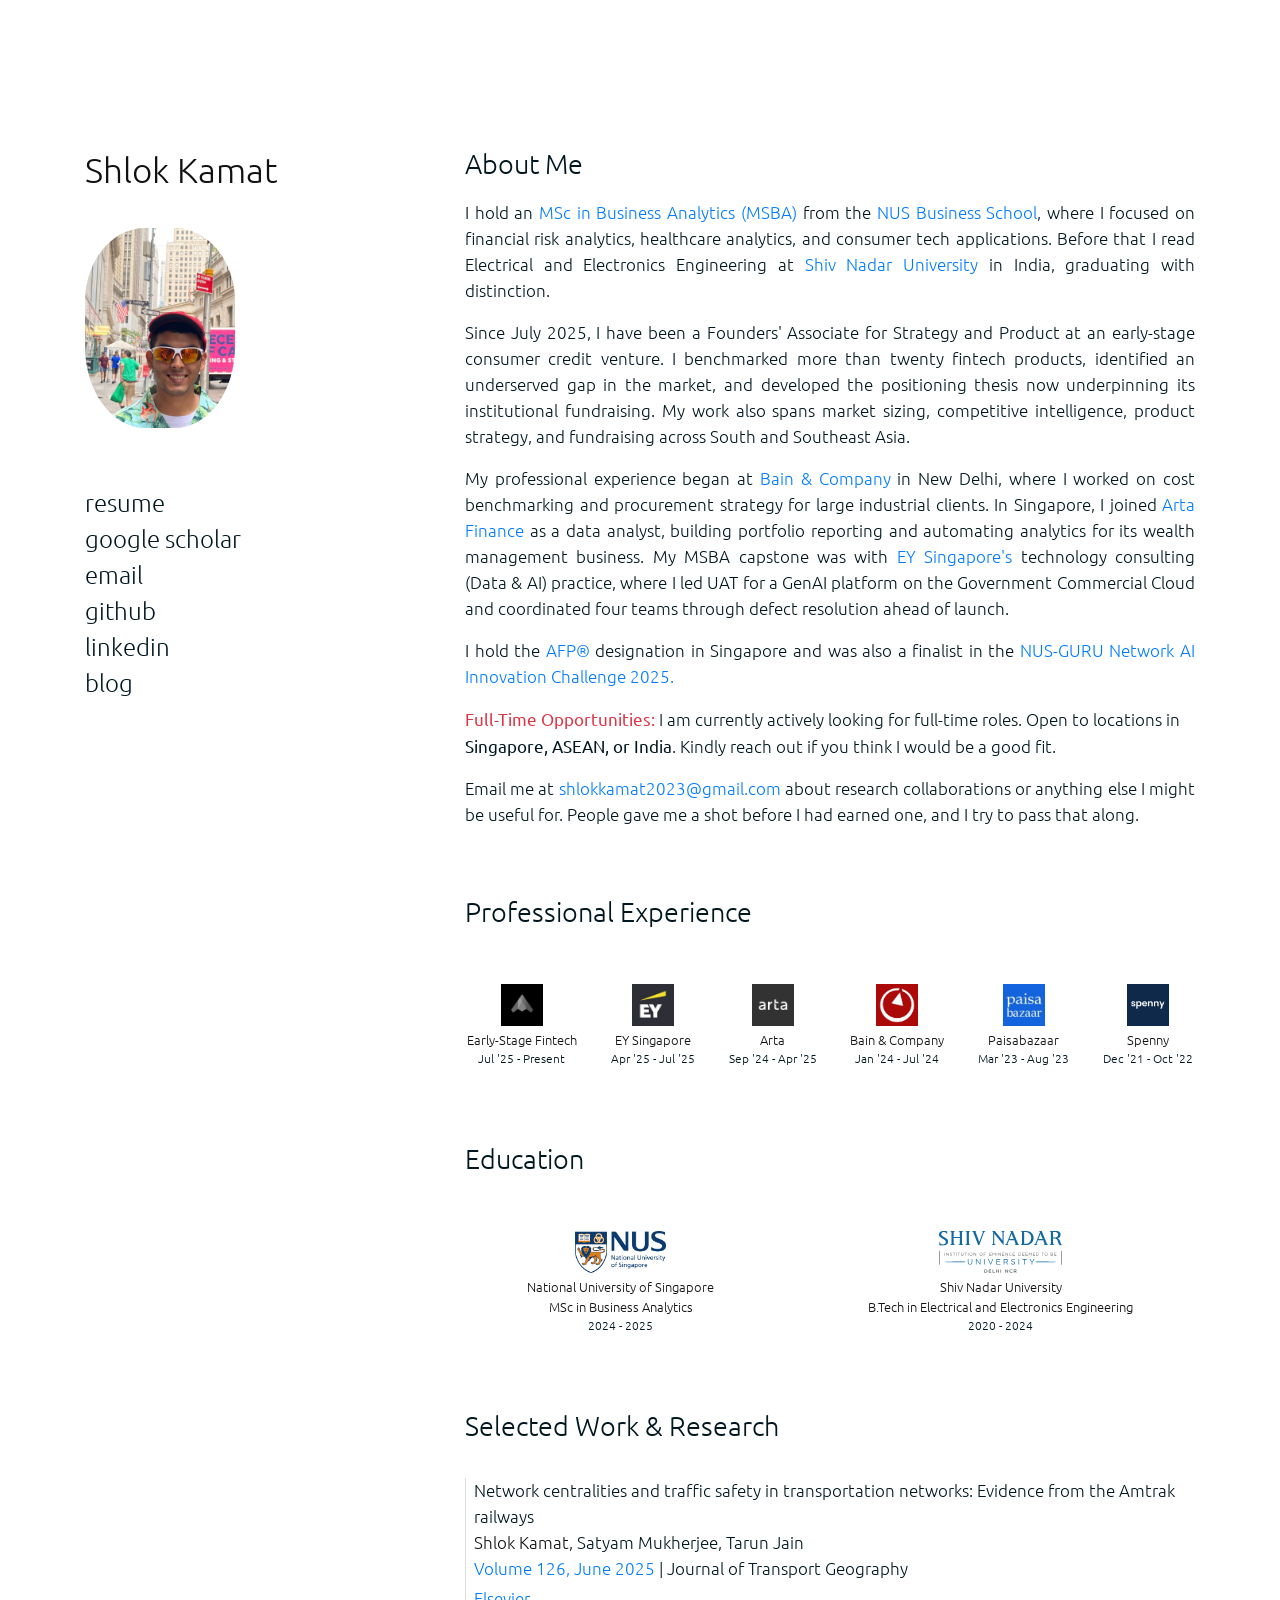
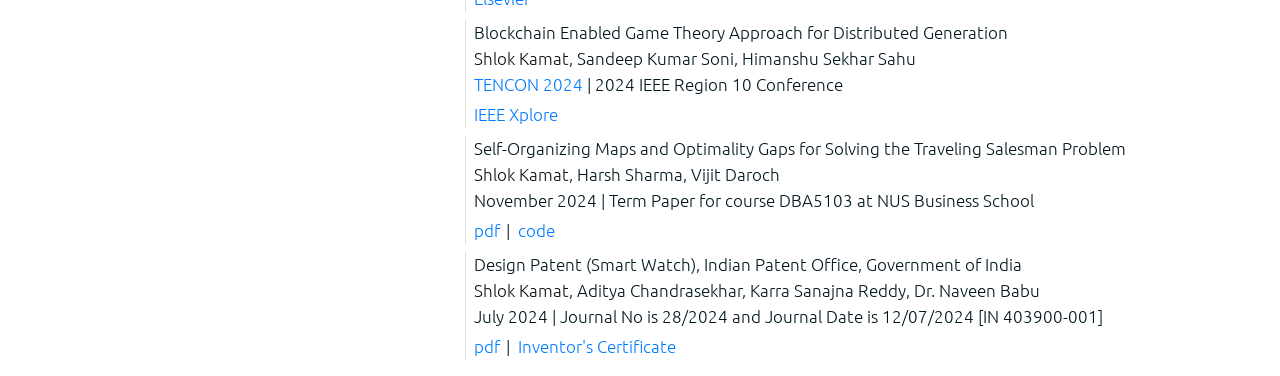
==== commit 4b346f6c: "Reorder para" ====
--- a/index.html
+++ b/index.html
@@ -87,9 +87,17 @@
             (MSBA)</a>
           from the
           <a class="in-text" href="https://bschool.nus.edu.sg/" target="_blank" rel="noopener">NUS Business School</a>,
-          and before that I studied Electrical and Electronics Engineering at
+          where I focused on financial risk analytics, healthcare analytics, and consumer tech applications.
+          Before that I read Electrical and Electronics Engineering at
           <a class="in-text" href="https://snu.edu.in/home" target="_blank" rel="noopener">Shiv Nadar University</a>
-          in India.
+          in India, graduating with distinction.
+        </p>
+
+        <p class="text-justify">
+          Since July 2025, I have been a Founders' Associate for Strategy and Product at an early-stage consumer credit
+          venture. I benchmarked more than twenty fintech products, identified an underserved gap in the market, and
+          developed the positioning thesis now underpinning its institutional fundraising. My work also spans market
+          sizing, competitive intelligence, product strategy, and fundraising across South and Southeast Asia.
         </p>
 
         <p class="text-justify">
@@ -105,12 +113,7 @@
           Commercial Cloud and coordinated four teams through defect resolution ahead of launch.
         </p>
 
-        <p class="text-justify">
-          Since July 2025, I have been a Founders' Associate for Strategy and Product at an early-stage consumer credit
-          venture. I benchmarked more than twenty fintech products, identified an underserved gap in the market, and
-          developed the positioning thesis now underpinning its institutional fundraising. My work also spans market
-          sizing, competitive intelligence, product strategy, and fundraising across South and Southeast Asia.
-        </p>
+        
 
         <p class="text-justify">
           I hold the
@@ -149,7 +152,7 @@
 
           <div class="mx-auto mt-2">
             <img class="img-fluid instilogo p-1" src="images/stealth.jpeg" alt="Early-stage fintech">
-            <div class="institution">Early-stage Fintech</div>
+            <div class="institution">Early-Stage Fintech</div>
             <div class="years">Jul '25 - Present</div>
           </div>
 
@@ -277,14 +280,14 @@
           <div class="mx-auto mt-2">
             <img class="img-fluid instilogo p-1" src="assets/logo.png" alt="National University of Singapore">
             <div class="institution">National University of Singapore</div>
-            <div class="institution">Master of Science in Business Analytics</div>
+            <div class="institution">MSc in Business Analytics</div>
             <div class="years">2024 - 2025</div>
           </div>
 
           <div class="mx-auto mt-2">
             <img class="img-fluid instilogo p-1" src="images/logo-2.svg" alt="Shiv Nadar University">
             <div class="institution">Shiv Nadar University</div>
-            <div class="institution">Bachelor of Technology in Electrical and Electronics Engineering</div>
+            <div class="institution">B.Tech in Electrical and Electronics Engineering</div>
             <div class="years">2020 - 2024</div>
           </div>
 
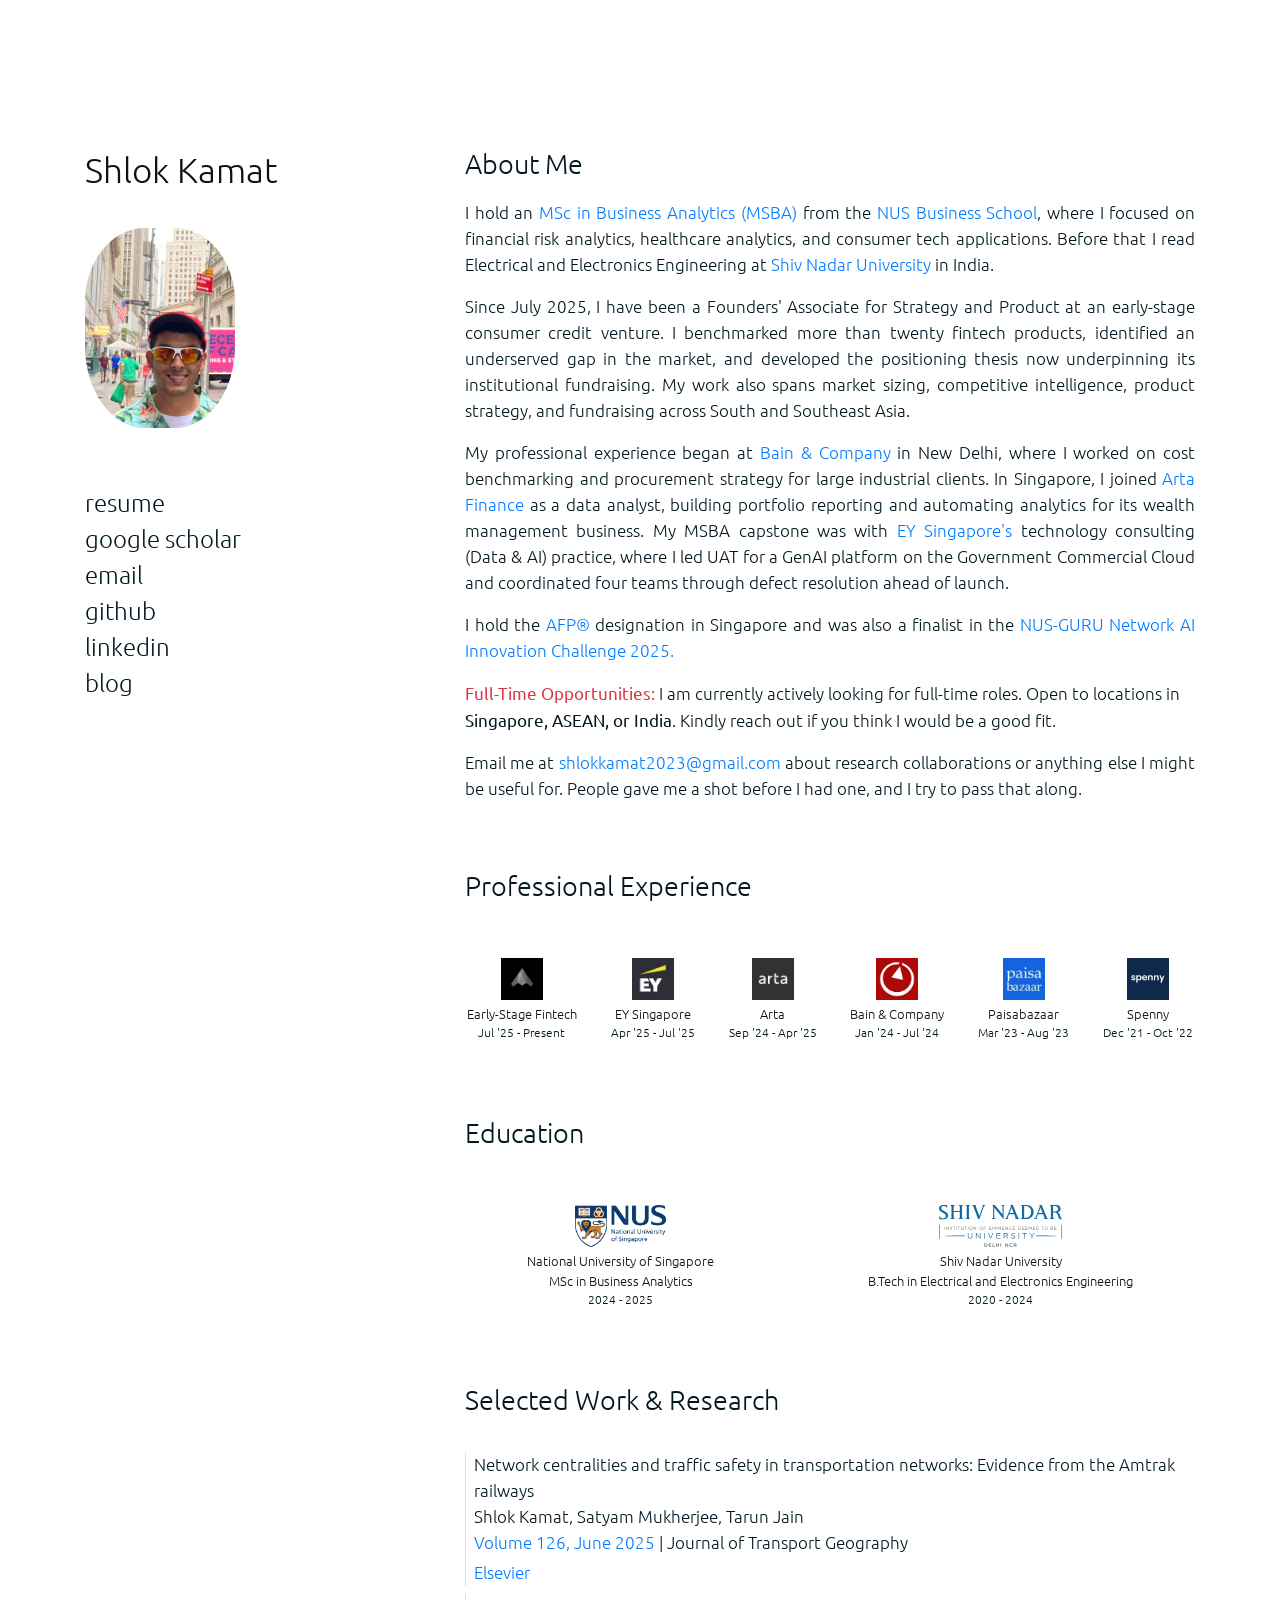
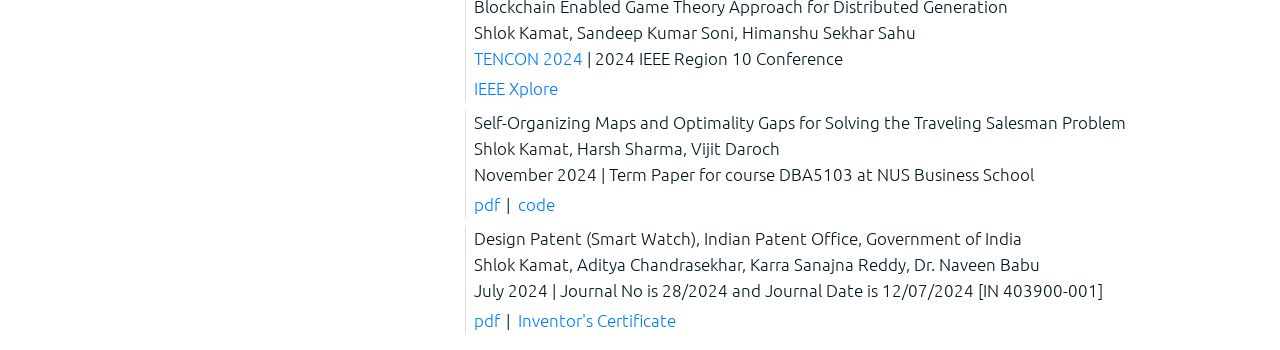
==== commit d52184f0: "Cosmetic Changes" ====
--- a/index.html
+++ b/index.html
@@ -90,7 +90,7 @@
           where I focused on financial risk analytics, healthcare analytics, and consumer tech applications.
           Before that I read Electrical and Electronics Engineering at
           <a class="in-text" href="https://snu.edu.in/home" target="_blank" rel="noopener">Shiv Nadar University</a>
-          in India, graduating with distinction.
+          in India.
         </p>
 
         <p class="text-justify">
@@ -142,7 +142,7 @@
           Email me at
           <a class="in-text" href="mailto:shlokkamat2023@gmail.com">shlokkamat2023@gmail.com</a>
           about research collaborations or anything else I might be useful for.
-          People gave me a shot before I had earned one, and I try to pass that along.
+          People gave me a shot before I had one, and I try to pass that along.
         </p>
 
         <!-- ---------------------- Professional Experience ---------------------- -->
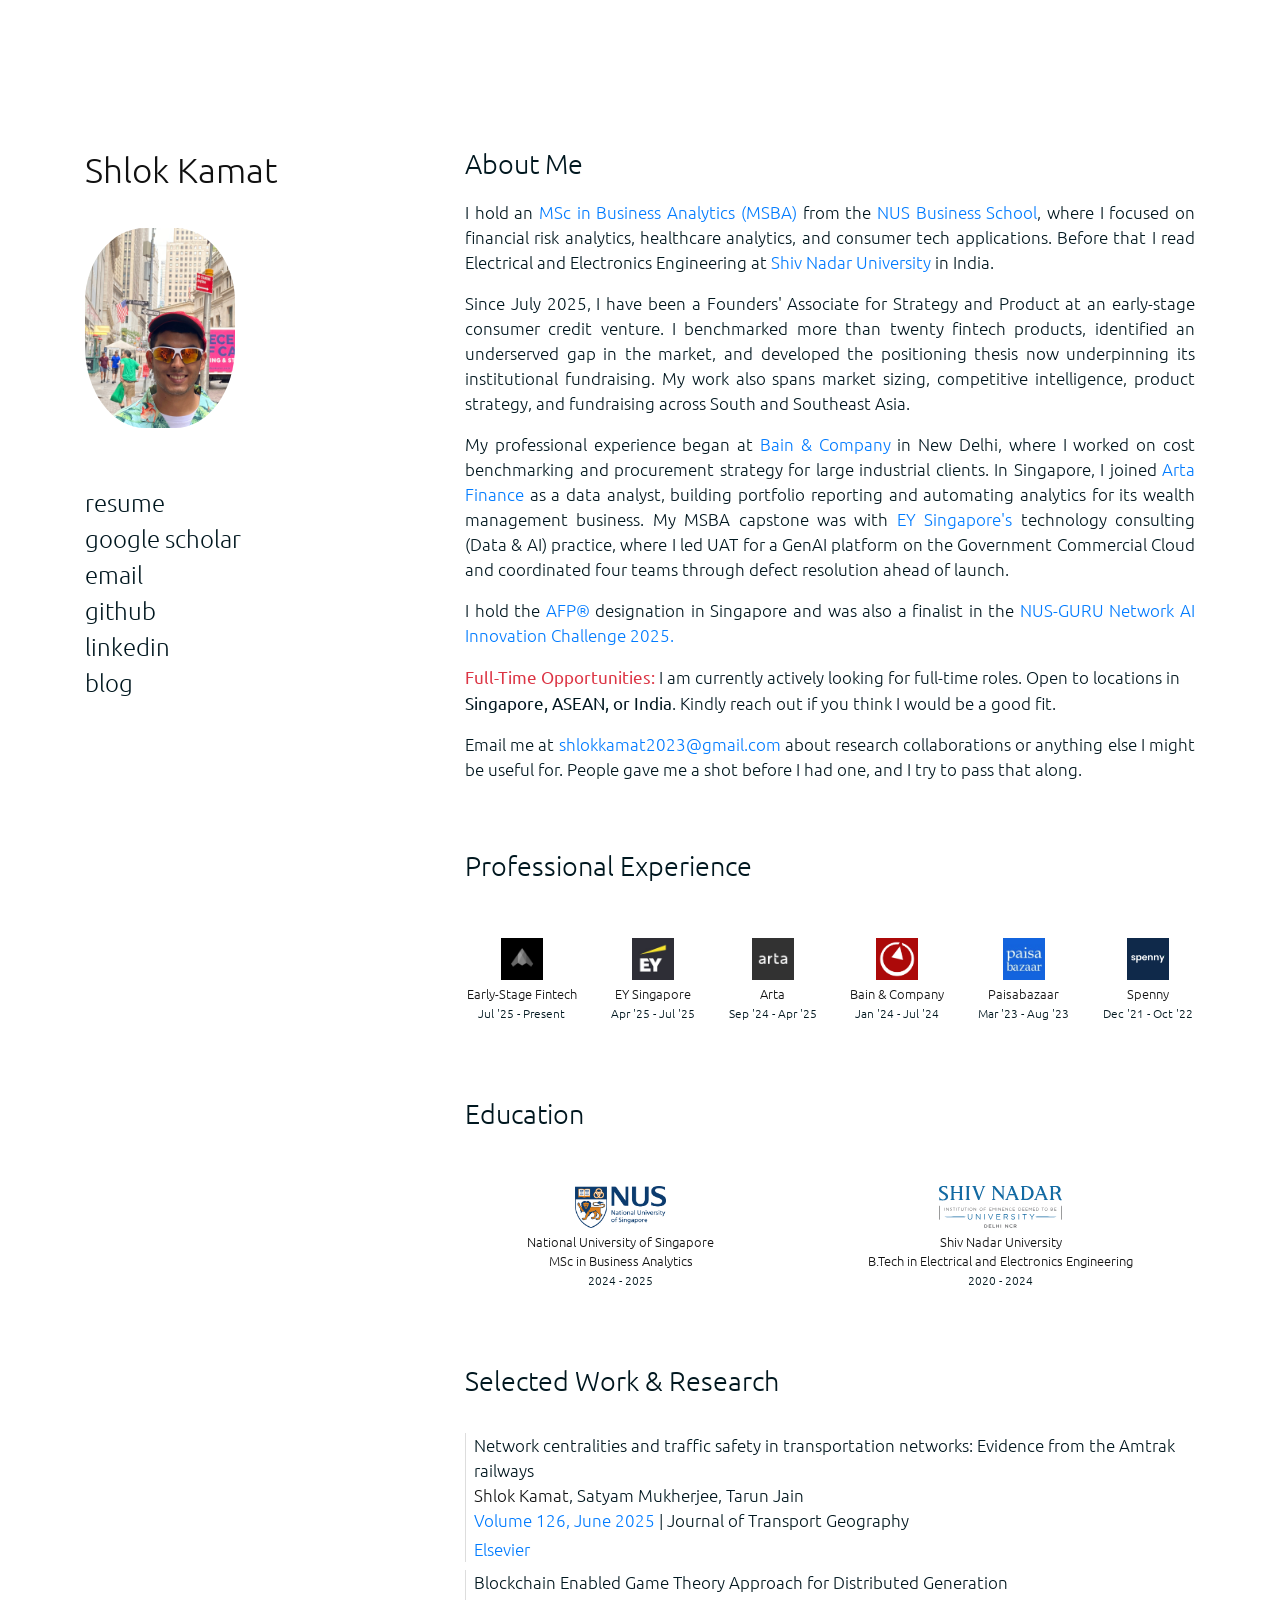
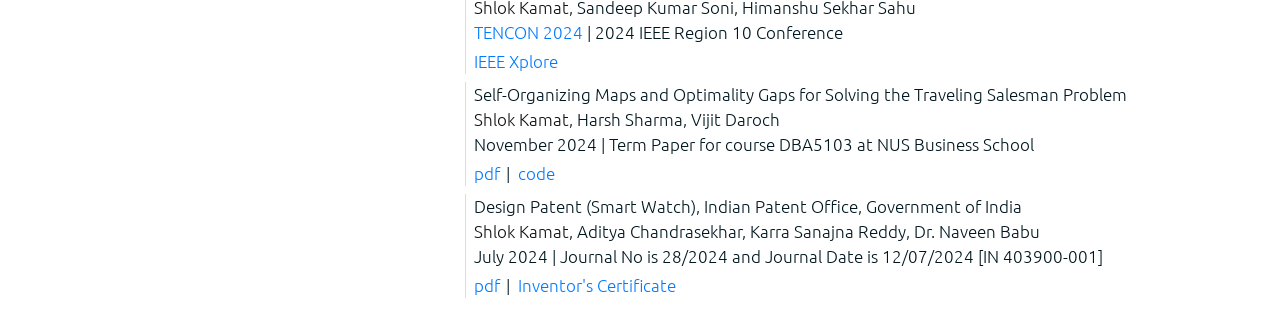
==== commit 8645262d: "Changes Resume to QR" ====
--- a/index.html
+++ b/index.html
@@ -51,7 +51,7 @@
           <img src="images/profile.jpg" alt="Shlok Kamat" class="profilepic pt-3 pb-2">
 
           <div class="pt-5 menur">
-            <a class="menulink" href="assets/ShlokKamat_Resume.pdf" target="_blank" rel="noopener">resume</a>
+            <a class="menulink" href="assets/Shlok_CV_Sep2026.pdf" target="_blank" rel="noopener">resume</a>
           </div>
           <div class=""><a class="menulink" target="_blank" href="https://scholar.google.com/citations?hl=en&user=XUQM72MAAAAJ">google scholar</a></div>
           <div>
--- a/assets/style-2.css
+++ b/assets/style-2.css
@@ -13,7 +13,7 @@
 
 
 .noter {
-    font-size: 9pt;
+    font-size: pt;
 }
 
 .tagsep {
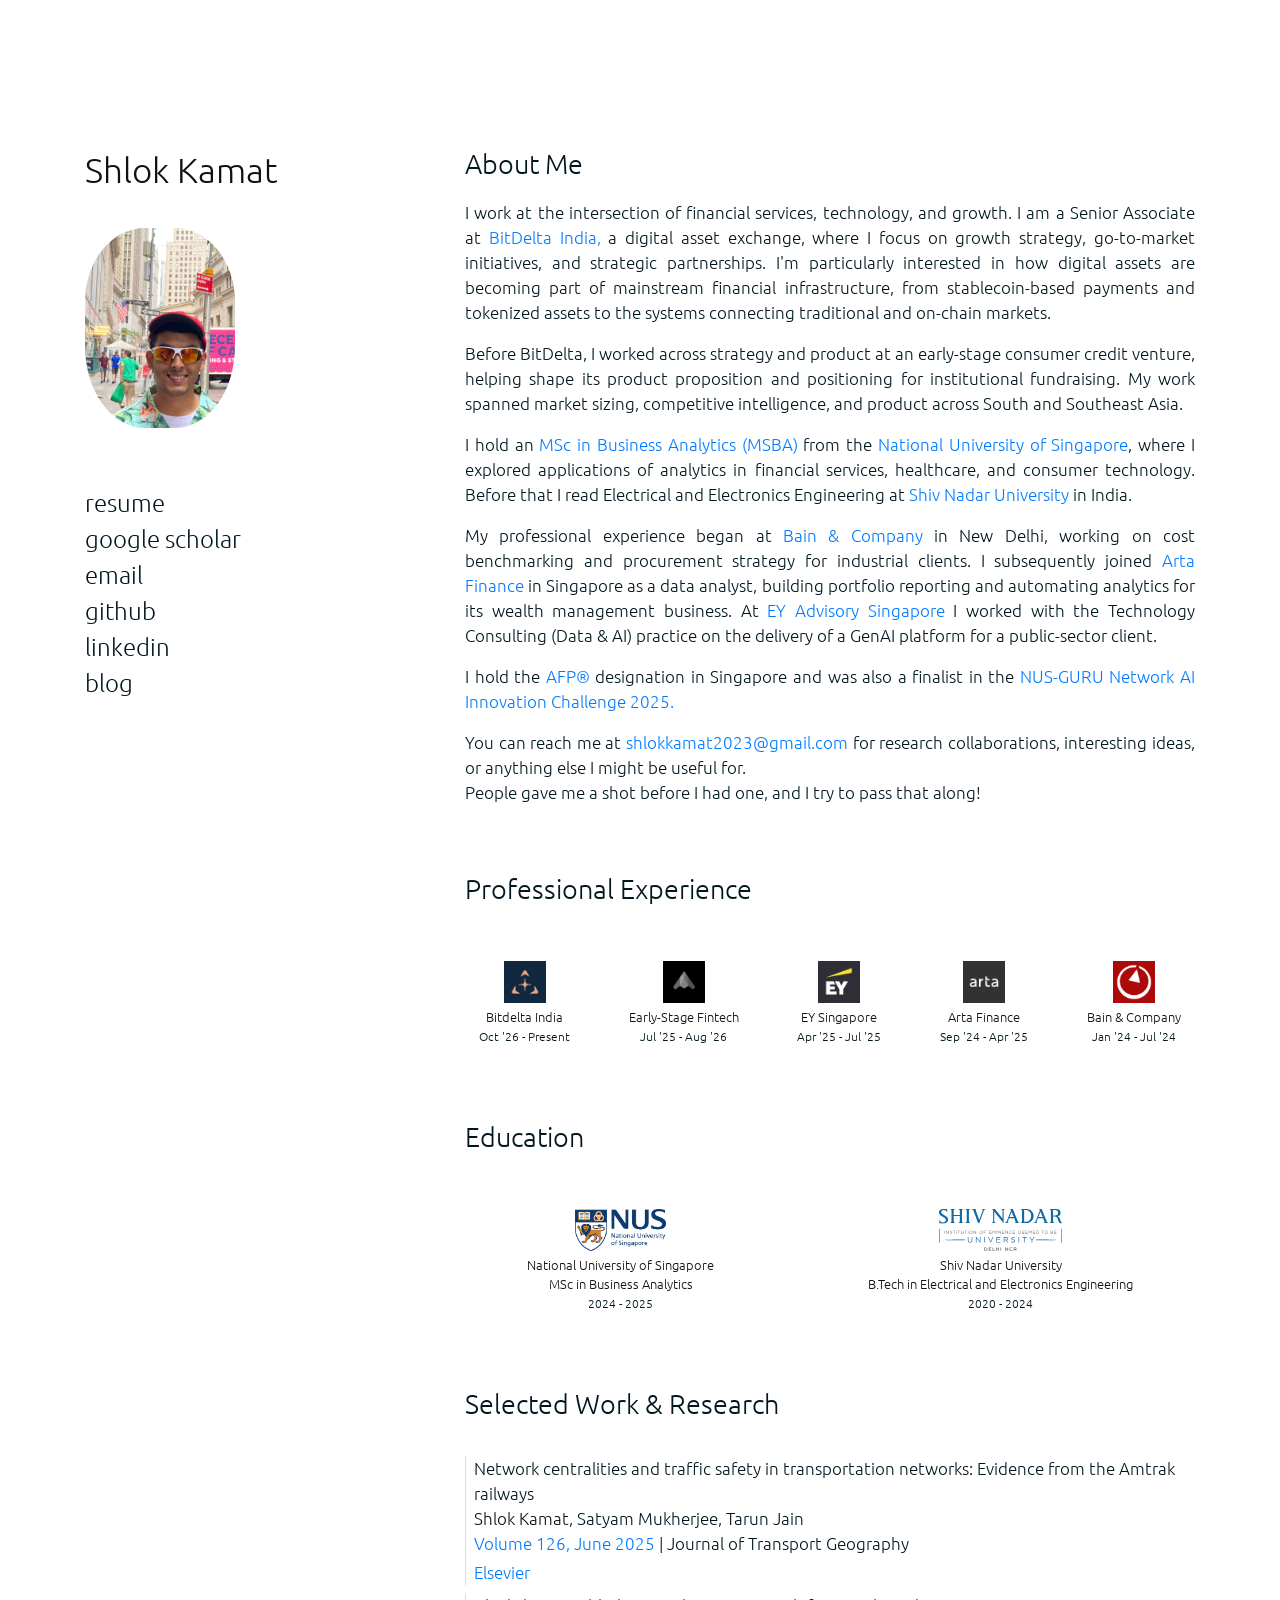
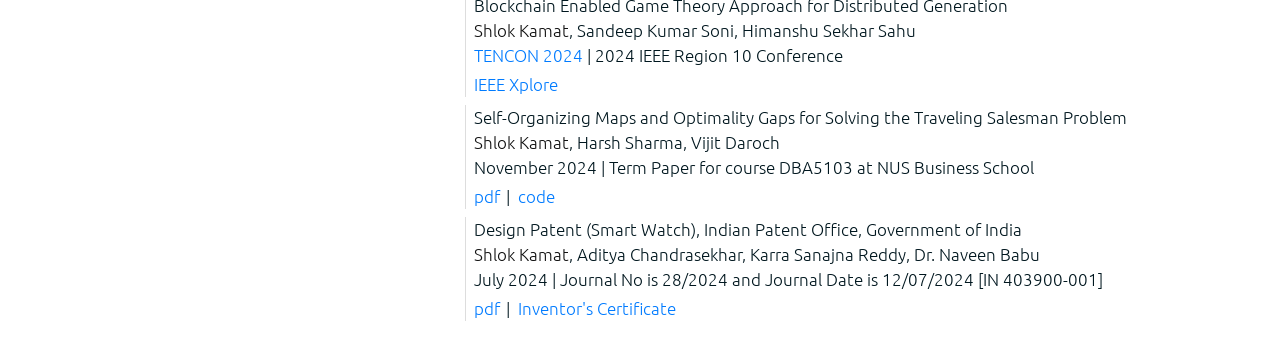
==== commit 06374817: "Adding BDI" ====
--- a/index.html
+++ b/index.html
@@ -82,35 +82,42 @@
         <p class="header">About Me</p>
 
         <p class="text-justify">
+          I work at the intersection of financial services, technology, and growth. I am a Senior Associate at <a class="in-text" href="https://bitdelta.in/en" target="_blank" rel="noopener">BitDelta India,</a> 
+          a digital asset exchange, where I focus on growth strategy, go-to-market initiatives, and strategic partnerships. 
+          I'm particularly interested in how digital assets are becoming part of mainstream financial infrastructure, 
+          from stablecoin-based payments and tokenized assets to the systems connecting traditional and on-chain markets.
+        </p>
+
+         <p class="text-justify">
+          Before BitDelta, I worked across strategy and product at an early-stage consumer credit venture, 
+          helping shape its product proposition and positioning for institutional fundraising. 
+          My work spanned market sizing, competitive intelligence, and product across 
+          South and Southeast Asia.
+        </p>
+
+        <p class="text-justify">
           I hold an
           <a class="in-text" href="https://msba.nus.edu.sg" target="_blank" rel="noopener">MSc in Business Analytics
             (MSBA)</a>
           from the
-          <a class="in-text" href="https://bschool.nus.edu.sg/" target="_blank" rel="noopener">NUS Business School</a>,
-          where I focused on financial risk analytics, healthcare analytics, and consumer tech applications.
+          <a class="in-text" href="https://nus.edu.sg" target="_blank" rel="noopener">National University of Singapore</a>,
+          where I explored applications of analytics in financial services, healthcare, and consumer technology.
           Before that I read Electrical and Electronics Engineering at
           <a class="in-text" href="https://snu.edu.in/home" target="_blank" rel="noopener">Shiv Nadar University</a>
           in India.
         </p>
 
         <p class="text-justify">
-          Since July 2025, I have been a Founders' Associate for Strategy and Product at an early-stage consumer credit
-          venture. I benchmarked more than twenty fintech products, identified an underserved gap in the market, and
-          developed the positioning thesis now underpinning its institutional fundraising. My work also spans market
-          sizing, competitive intelligence, product strategy, and fundraising across South and Southeast Asia.
-        </p>
-
-        <p class="text-justify">
           My professional experience began at
           <a class="in-text" href="https://www.bain.com" target="_blank" rel="noopener">Bain &amp; Company</a>
-          in New Delhi, where I worked on cost benchmarking and procurement strategy for large industrial clients.
-          In Singapore, I joined
+          in New Delhi, working on cost benchmarking and procurement strategy for industrial clients.
+          I subsequently joined
           <a class="in-text" href="https://artafinance.com" target="_blank" rel="noopener">Arta Finance</a>
-          as a data analyst, building portfolio reporting and automating analytics for its wealth management business.
-          My MSBA capstone was with
-          <a class="in-text" href="https://www.ey.com/en_sg" target="_blank" rel="noopener">EY Singapore's</a>
-          technology consulting (Data &amp; AI) practice, where I led UAT for a GenAI platform on the Government
-          Commercial Cloud and coordinated four teams through defect resolution ahead of launch.
+          in Singapore as a data analyst, building portfolio reporting and automating analytics for its wealth management business.
+          At
+          <a class="in-text" href="https://www.ey.com/en_sg" target="_blank" rel="noopener">EY Advisory Singapore</a>
+          I worked with the Technology Consulting (Data & AI) practice on the delivery of a GenAI platform for a 
+          public-sector client.
         </p>
 
         
@@ -123,11 +130,11 @@
             Network AI Innovation Challenge 2025.</a>
         </p>
 
-        <p>
+        <!-- <p>
           <strong class="text-danger">Full-Time Opportunities:</strong> I am currently actively looking for full-time
           roles. Open to locations in <strong>Singapore, ASEAN, or India</strong>. Kindly reach out if you think I would
           be a good fit.
-        </p>
+        </p> -->
 
         <!-- <p style="text-align:justify">
           I'm always happy to mentor young professionals starting out their academic or professional journeys. If you'd like to collaborate, drop me an email!
@@ -139,10 +146,10 @@
           Feel free to reach out about my university experience, internships, or anything else I might be able to help with.
 
           For more details, check my <a class="in-text" href="assets/ShlokKamat_Resume.pdf" target="_blank">CV</a> -->
-          Email me at
+          You can reach me at
           <a class="in-text" href="mailto:shlokkamat2023@gmail.com">shlokkamat2023@gmail.com</a>
-          about research collaborations or anything else I might be useful for.
-          People gave me a shot before I had one, and I try to pass that along.
+         for research collaborations, interesting ideas, or anything else I might be useful for. <br>
+         People gave me a shot before I had one, and I try to pass that along!
         </p>
 
         <!-- ---------------------- Professional Experience ---------------------- -->
@@ -150,10 +157,16 @@
 
         <div class="row text-center py-4">
 
+           <div class="mx-auto mt-2">
+            <img class="img-fluid instilogo p-1" src="images/bitdeltain.jpeg" alt="Early-stage fintech">
+            <div class="institution">Bitdelta India</div>
+            <div class="years">Oct '26 - Present</div>
+          </div>
+
           <div class="mx-auto mt-2">
             <img class="img-fluid instilogo p-1" src="images/stealth.jpeg" alt="Early-stage fintech">
             <div class="institution">Early-Stage Fintech</div>
-            <div class="years">Jul '25 - Present</div>
+            <div class="years">Jul '25 - Aug '26</div>
           </div>
 
           <div class="mx-auto mt-2">
@@ -164,7 +177,7 @@
 
           <div class="mx-auto mt-2">
             <img class="img-fluid instilogo p-1" src="images/arbo_works_logo.jpeg" alt="Arta Finance">
-            <div class="institution">Arta</div>
+            <div class="institution">Arta Finance</div>
             <div class="years">Sep '24 - Apr '25</div>
           </div>
 
@@ -174,11 +187,11 @@
             <div class="years">Jan '24 - Jul '24</div>
           </div>
 
-          <div class="mx-auto mt-2">
+          <!-- <div class="mx-auto mt-2">
             <img class="img-fluid instilogo p-1" src="images/pb.jpeg" alt="Paisabazaar">
             <div class="institution">Paisabazaar</div>
             <div class="years">Mar '23 - Aug '23</div>
-          </div>
+          </div> -->
 
           <!-- <div class="mx-auto mt-2">
             <img class="img-fluid instilogo p-1" src="images/transorg.jpg">
@@ -186,11 +199,11 @@
             <div class="years">Mar '22 - Aug '22</div>
           </div> -->
 
-          <div class="mx-auto mt-2">
+          <!-- <div class="mx-auto mt-2">
             <img class="img-fluid instilogo p-1" src="images/spenny1.png" alt="Spenny">
             <div class="institution">Spenny</div>
             <div class="years">Dec '21 - Oct '22</div>
-          </div>
+          </div> -->
 
           <!-- <div class="mx-auto mt-2">
             <img class="img-fluid instilogo p-1" src="images/itc11.png">
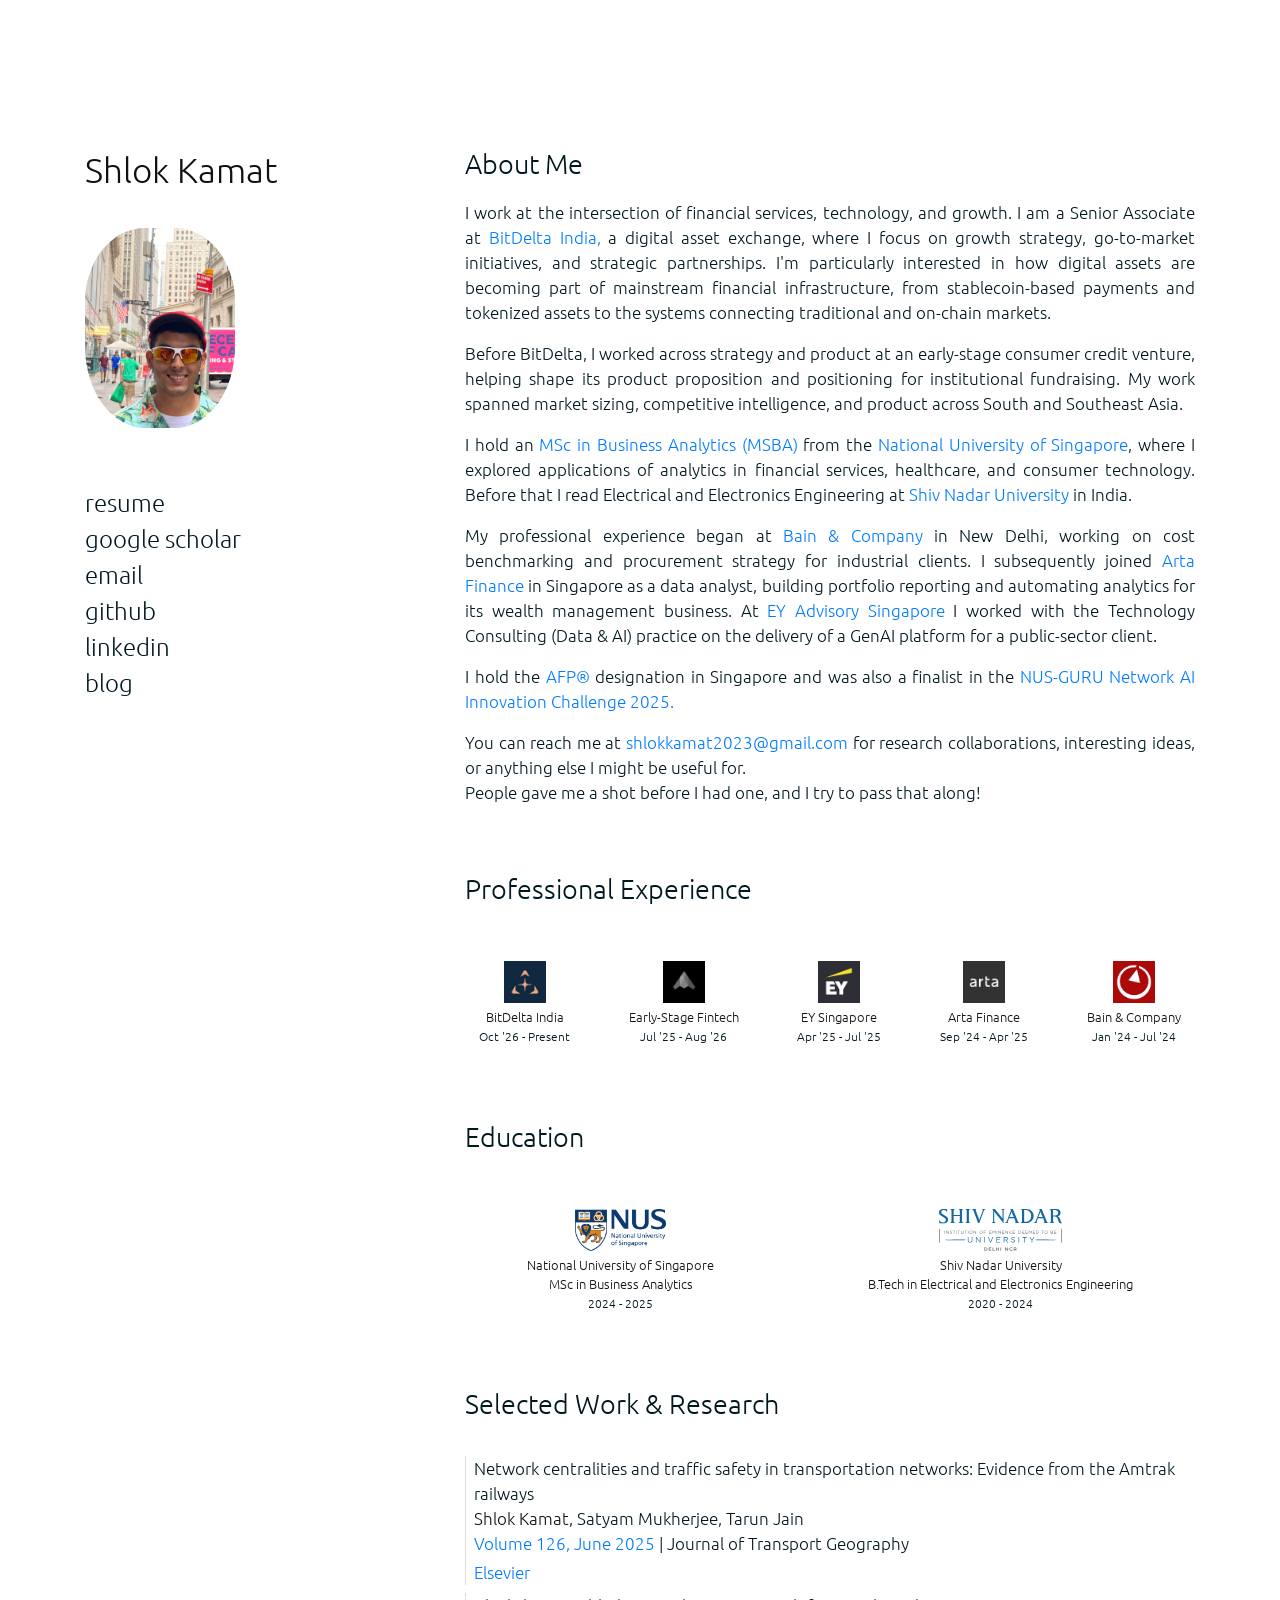
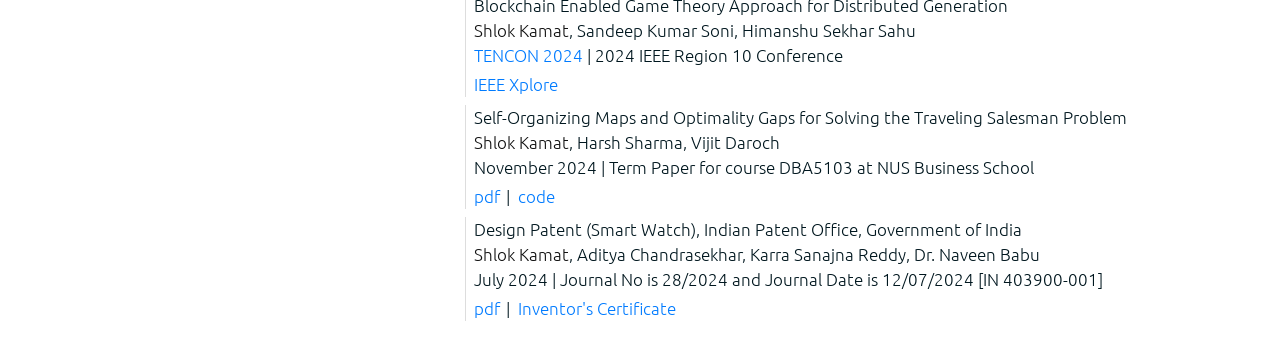
==== commit 75fe2d13: "Correcting BDI Name" ====
--- a/index.html
+++ b/index.html
@@ -159,7 +159,7 @@
 
            <div class="mx-auto mt-2">
             <img class="img-fluid instilogo p-1" src="images/bitdeltain.jpeg" alt="Early-stage fintech">
-            <div class="institution">Bitdelta India</div>
+            <div class="institution">BitDelta India</div>
             <div class="years">Oct '26 - Present</div>
           </div>
 
